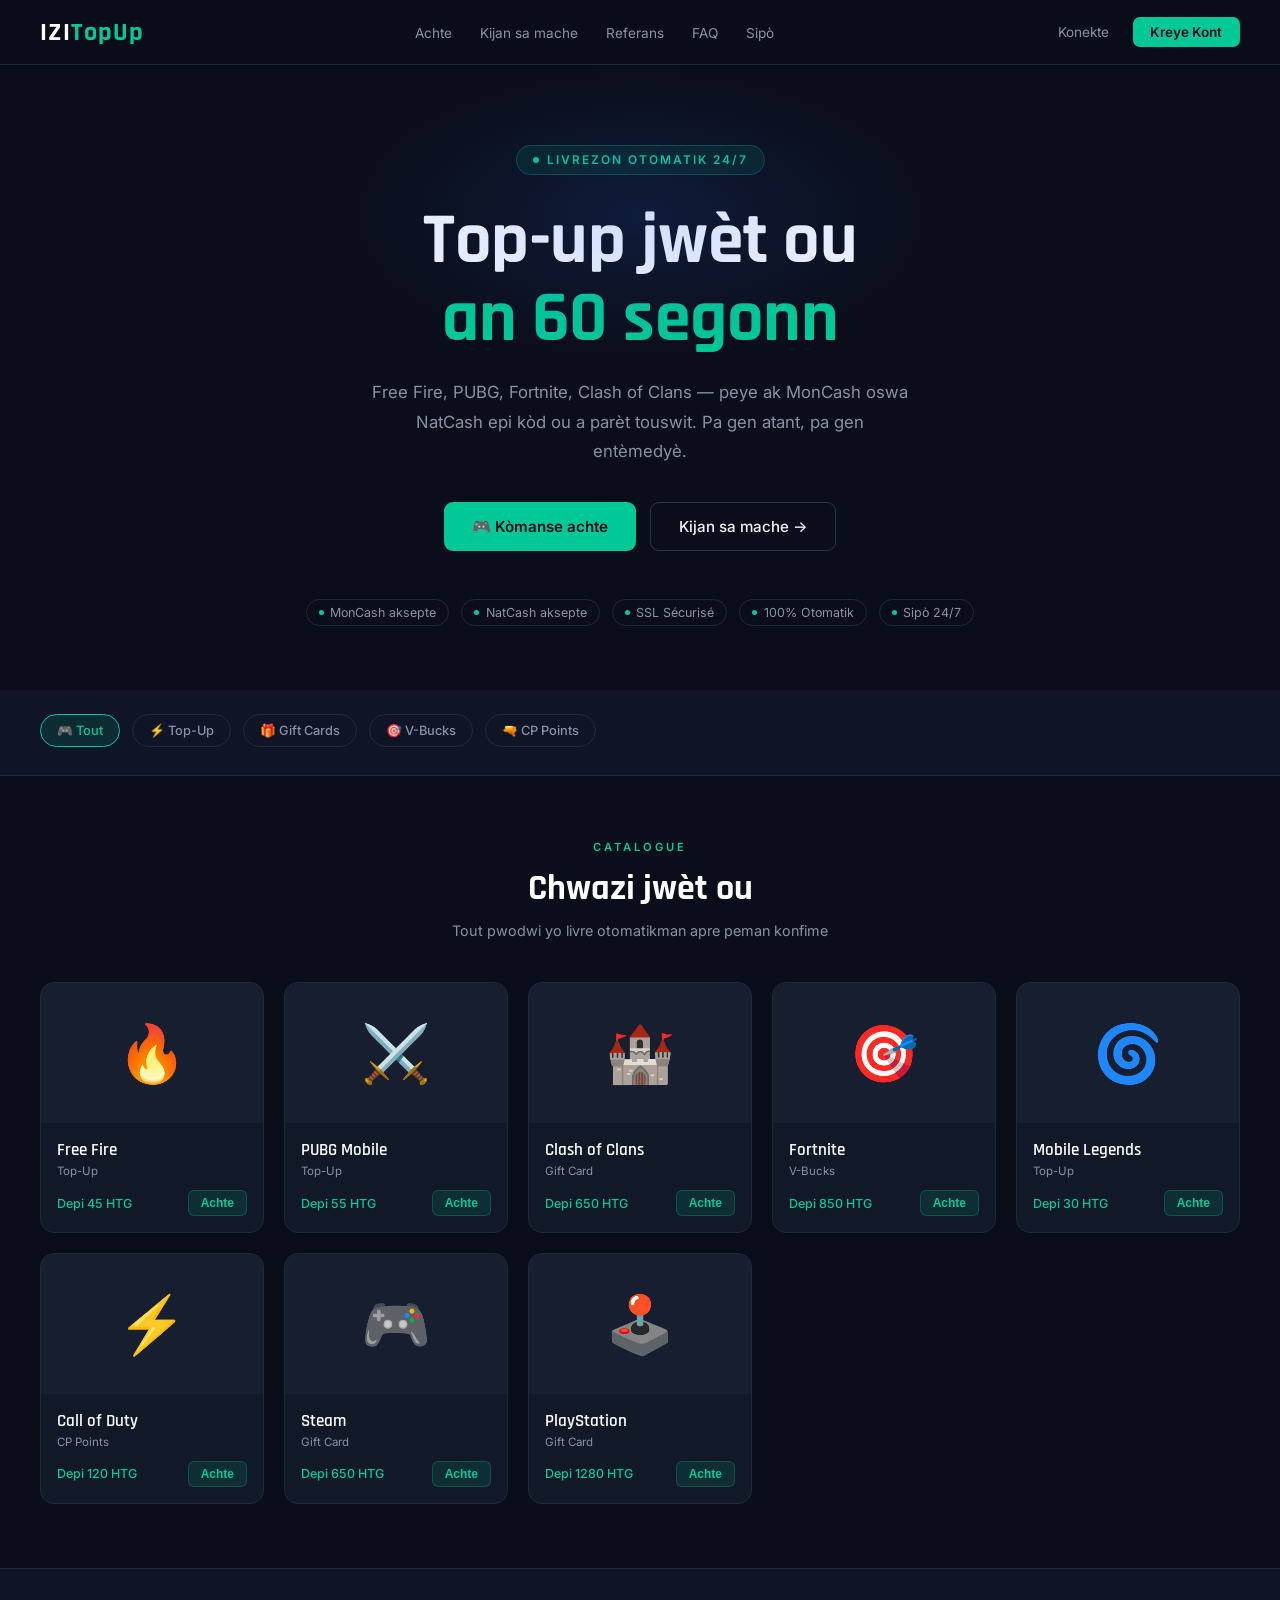
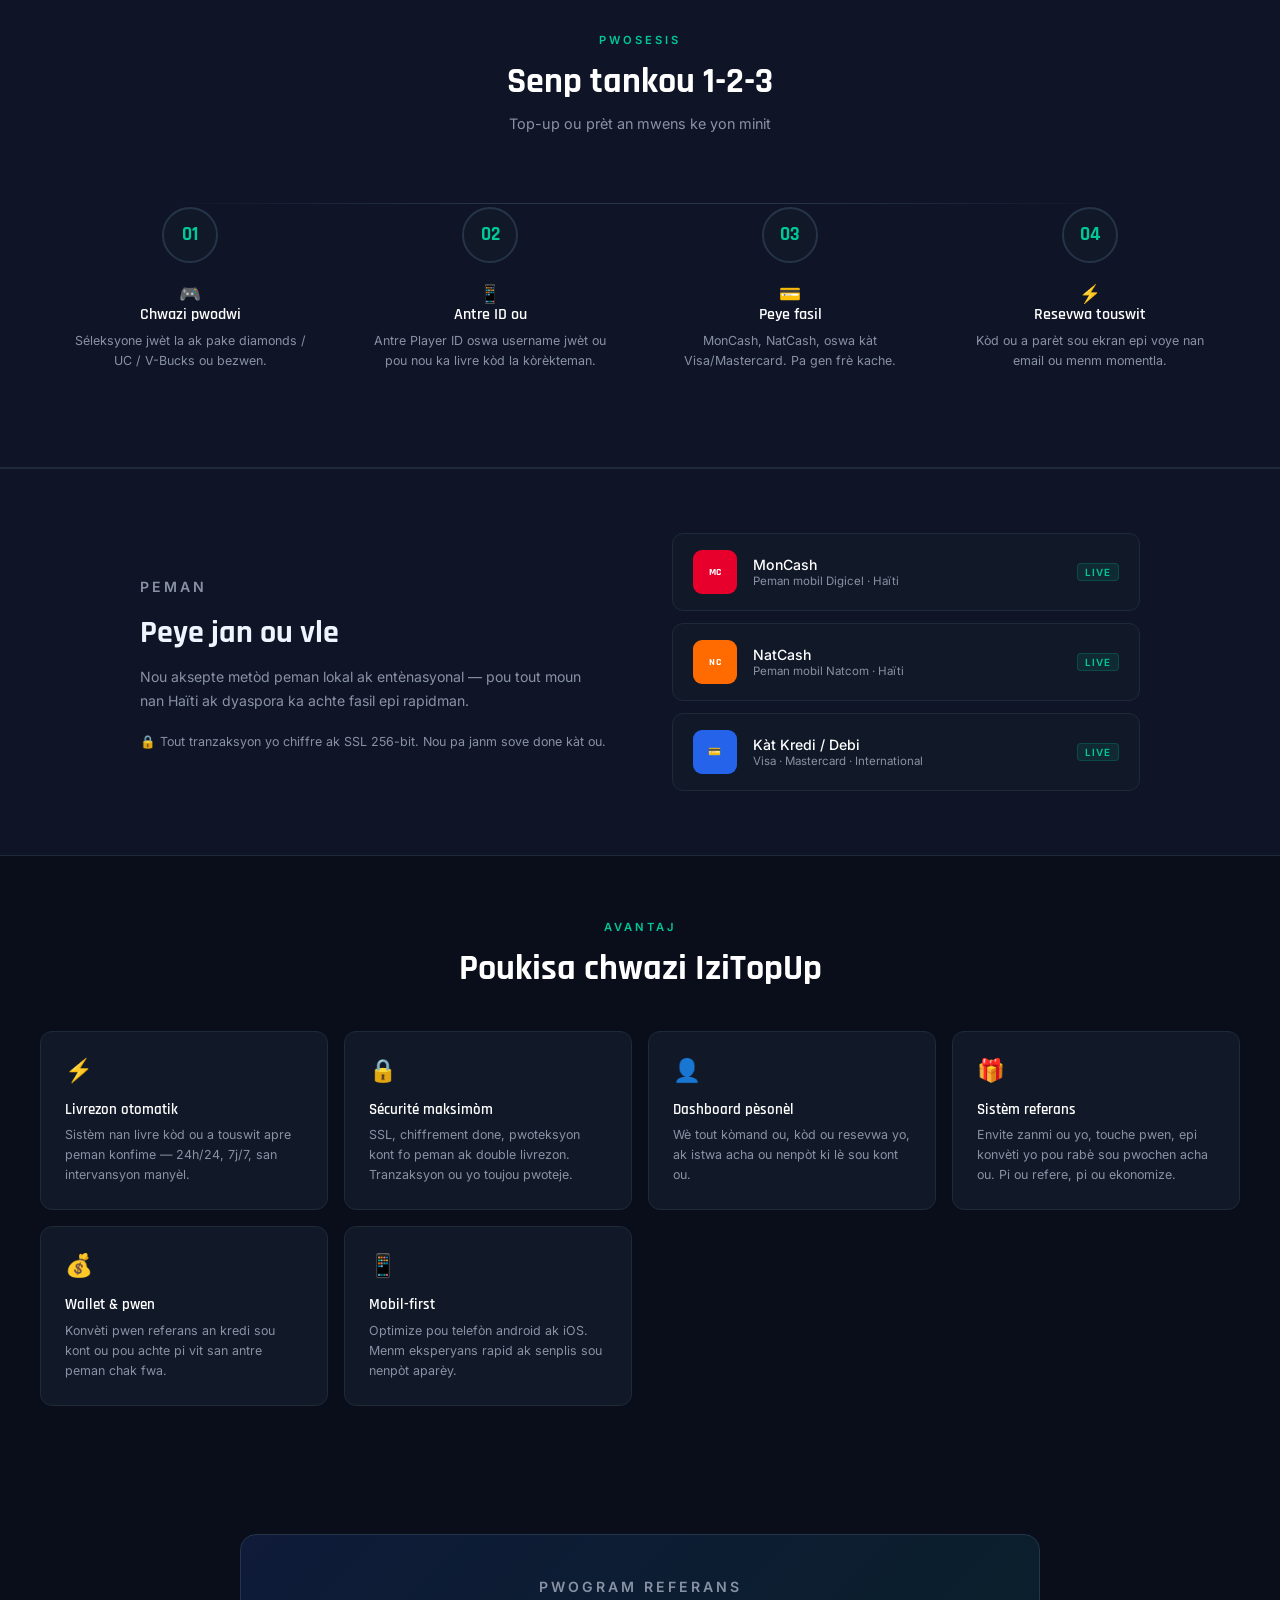
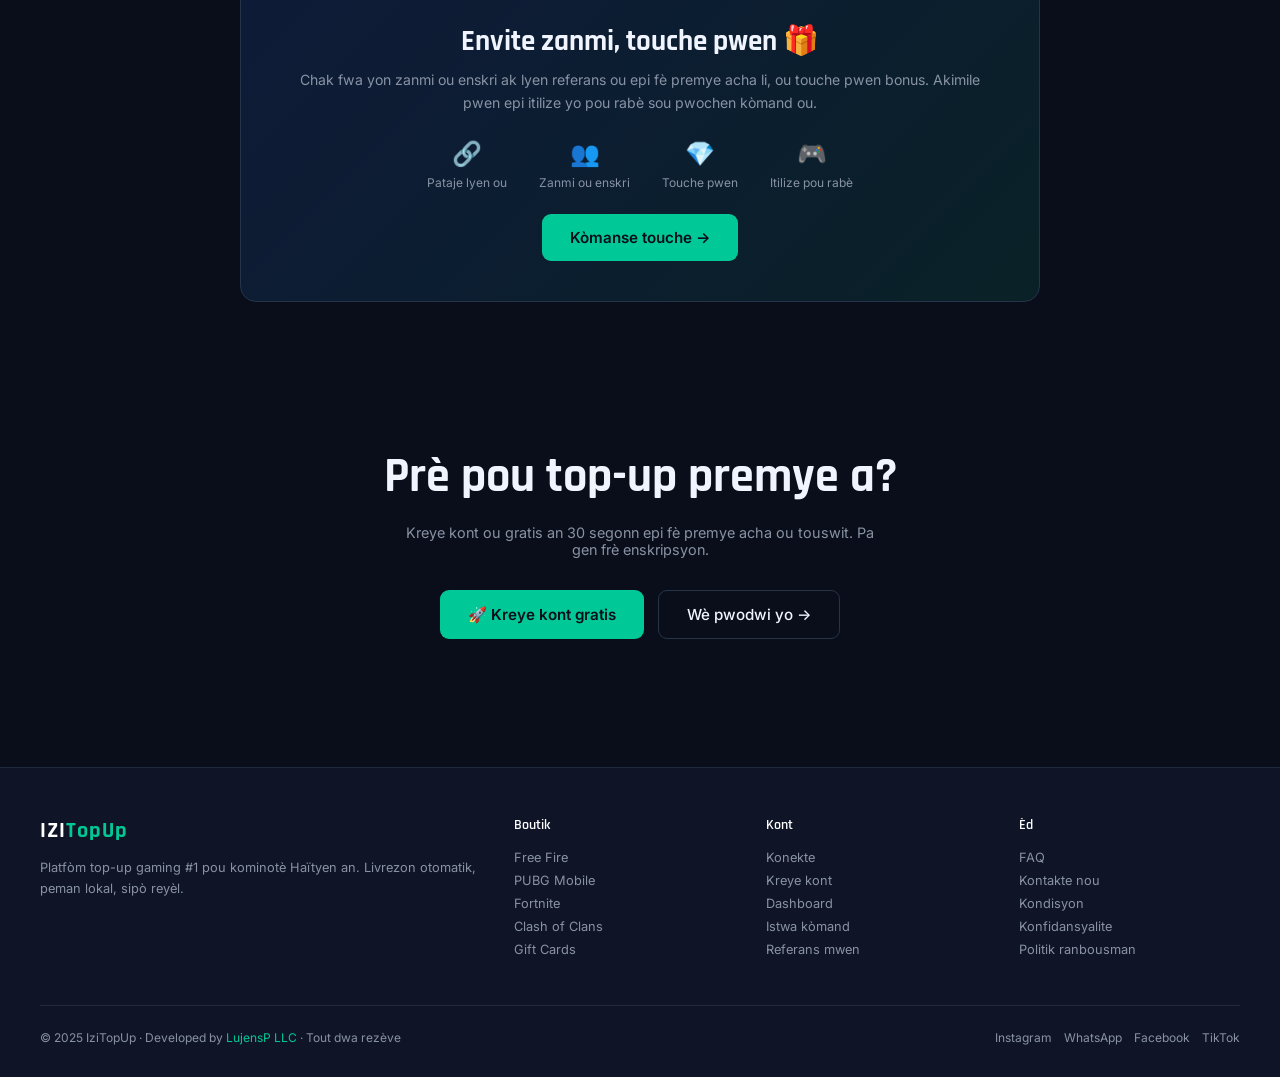
==== index.html @ 23accd99 "move files to root" ====
<!DOCTYPE html>
<html lang="ht">
<head>
  <meta charset="UTF-8">
  <meta name="viewport" content="width=device-width,initial-scale=1.0">
  <title>IziTopUp — Top-Up Gaming Rapid pou Haiti</title>
  <meta name="description" content="Achte diamonds Free Fire, UC PUBG, V-Bucks Fortnite ak MonCash ak NatCash. Livrezon otomatik an mwens ke 60 segonn.">
  <meta property="og:title" content="IziTopUp — Top-Up Gaming #1 nan Haïti">
  <meta property="og:description" content="Achte kòd gaming ou a, peye ak MonCash, resevwa li touswit.">
  <meta property="og:type" content="website">
  <link rel="stylesheet" href="css/style.css">
  <link rel="icon" href="data:image/svg+xml,<svg xmlns='http://www.w3.org/2000/svg' viewBox='0 0 100 100'><text y='.9em' font-size='90'>⚡</text></svg>">
</head>
<body>

<!-- ── NAV ── -->
<nav class="nav">
  <div class="nav-inner">
    <a href="index.html" class="logo">IZI<span>TopUp</span></a>
    <ul class="nav-links">
      <li><a href="#shop">Achte</a></li>
      <li><a href="#how">Kijan sa mache</a></li>
      <li><a href="#referans">Referans</a></li>
      <li><a href="pages/faq.html">FAQ</a></li>
      <li><a href="pages/contact.html">Sipò</a></li>
    </ul>
    <div class="nav-actions">
      <a href="#" onclick="openLogin();return false;" class="btn-ghost">Konekte</a>
      <a href="#" id="navAuthBtn" onclick="openRegister();return false;" class="btn-nav">Kreye Kont</a>
      <button class="hamburger" onclick="toggleMenu()" aria-label="Menu">☰</button>
    </div>
  </div>
</nav>

<!-- ── MOBILE MENU ── -->
<div class="mobile-menu" id="mobileMenu">
  <a href="#shop" onclick="toggleMenu()">🎮 Achte</a>
  <a href="#how" onclick="toggleMenu()">❓ Kijan sa mache</a>
  <a href="#referans" onclick="toggleMenu()">🎁 Referans</a>
  <a href="pages/faq.html">📋 FAQ</a>
  <a href="pages/contact.html">💬 Sipò</a>
  <a href="#" onclick="openLogin();toggleMenu();return false;" style="color:var(--mint)">→ Konekte</a>
  <a href="#" onclick="openRegister();toggleMenu();return false;" style="color:var(--mint)">→ Kreye Kont Gratis</a>
</div>

<!-- ── HERO ── -->
<section class="hero">
  <div class="hero-eyebrow"><span></span> Livrezon otomatik 24/7</div>
  <h1>
    Top-up jwèt ou<br>
    <span class="hl">an 60 segonn</span>
  </h1>
  <p class="hero-sub">Free Fire, PUBG, Fortnite, Clash of Clans — peye ak MonCash oswa NatCash epi kòd ou a parèt touswit. Pa gen atant, pa gen entèmedyè.</p>
  <div class="hero-btns">
    <a href="#shop" class="btn-primary">🎮 Kòmanse achte</a>
    <a href="#how" class="btn-outline">Kijan sa mache →</a>
  </div>
  <div class="trust-pills">
    <span class="trust-pill"><span class="dot"></span> MonCash aksepte</span>
    <span class="trust-pill"><span class="dot"></span> NatCash aksepte</span>
    <span class="trust-pill"><span class="dot"></span> SSL Sécurisé</span>
    <span class="trust-pill"><span class="dot"></span> 100% Otomatik</span>
    <span class="trust-pill"><span class="dot"></span> Sipò 24/7</span>
  </div>
</section>

<!-- ── CATEGORIES ── -->
<div class="cats-bar" id="shop">
  <div class="cats-inner">
    <a href="#" class="cat-pill active" onclick="filterCat('all',this);return false;">🎮 Tout</a>
    <a href="#" class="cat-pill" onclick="filterCat('Top-Up',this);return false;">⚡ Top-Up</a>
    <a href="#" class="cat-pill" onclick="filterCat('Gift Card',this);return false;">🎁 Gift Cards</a>
    <a href="#" class="cat-pill" onclick="filterCat('V-Bucks',this);return false;">🎯 V-Bucks</a>
    <a href="#" class="cat-pill" onclick="filterCat('CP Points',this);return false;">🔫 CP Points</a>
  </div>
</div>

<!-- ── GAMES GRID ── -->
<section class="section">
  <div class="section-inner">
    <div class="section-header">
      <p class="section-eyebrow">Catalogue</p>
      <h2 class="section-title">Chwazi jwèt ou</h2>
      <p class="section-sub">Tout pwodwi yo livre otomatikman apre peman konfime</p>
    </div>
    <div class="games-grid" id="gamesGrid"></div>
  </div>
</section>

<!-- ── HOW IT WORKS ── -->
<section class="section" style="background:var(--navy2);border-top:1px solid var(--border);border-bottom:1px solid var(--border)" id="how">
  <div class="section-inner">
    <div class="section-header">
      <p class="section-eyebrow">Pwosesis</p>
      <h2 class="section-title">Senp tankou 1-2-3</h2>
      <p class="section-sub">Top-up ou prèt an mwens ke yon minit</p>
    </div>
    <div class="steps-grid">
      <div class="step-item">
        <div class="step-num-wrap"><span class="step-num">01</span></div>
        <div class="step-icon">🎮</div>
        <div class="step-title">Chwazi pwodwi</div>
        <div class="step-desc">Séleksyone jwèt la ak pake diamonds / UC / V-Bucks ou bezwen.</div>
      </div>
      <div class="step-item">
        <div class="step-num-wrap"><span class="step-num">02</span></div>
        <div class="step-icon">📱</div>
        <div class="step-title">Antre ID ou</div>
        <div class="step-desc">Antre Player ID oswa username jwèt ou pou nou ka livre kòd la kòrèkteman.</div>
      </div>
      <div class="step-item">
        <div class="step-num-wrap"><span class="step-num">03</span></div>
        <div class="step-icon">💳</div>
        <div class="step-title">Peye fasil</div>
        <div class="step-desc">MonCash, NatCash, oswa kàt Visa/Mastercard. Pa gen frè kache.</div>
      </div>
      <div class="step-item">
        <div class="step-num-wrap"><span class="step-num">04</span></div>
        <div class="step-icon">⚡</div>
        <div class="step-title">Resevwa touswit</div>
        <div class="step-desc">Kòd ou a parèt sou ekran epi voye nan email ou menm momentla.</div>
      </div>
    </div>
  </div>
</section>

<!-- ── PAYMENT ── -->
<section class="section payment-section">
  <div class="payment-layout">
    <div class="payment-text">
      <p class="section-eyebrow" style="margin-bottom:0.75rem">Peman</p>
      <h2>Peye jan ou vle</h2>
      <p style="margin-top:0.75rem">Nou aksepte metòd peman lokal ak entènasyonal — pou tout moun nan Haïti ak dyaspora ka achte fasil epi rapidman.</p>
      <div class="payment-note">🔒 Tout tranzaksyon yo chiffre ak SSL 256-bit. Nou pa janm sove done kàt ou.</div>
    </div>
    <div class="pm-list">
      <div class="pm-row">
        <div class="pm-logo pm-mc">MC</div>
        <div class="pm-info"><div class="pm-name">MonCash</div><div class="pm-sub">Peman mobil Digicel · Haïti</div></div>
        <span class="pm-live">LIVE</span>
      </div>
      <div class="pm-row">
        <div class="pm-logo pm-nc">NC</div>
        <div class="pm-info"><div class="pm-name">NatCash</div><div class="pm-sub">Peman mobil Natcom · Haïti</div></div>
        <span class="pm-live">LIVE</span>
      </div>
      <div class="pm-row">
        <div class="pm-logo pm-card-logo">💳</div>
        <div class="pm-info"><div class="pm-name">Kàt Kredi / Debi</div><div class="pm-sub">Visa · Mastercard · International</div></div>
        <span class="pm-live">LIVE</span>
      </div>
    </div>
  </div>
</section>

<!-- ── FEATURES ── -->
<section class="section">
  <div class="section-inner">
    <div class="section-header">
      <p class="section-eyebrow">Avantaj</p>
      <h2 class="section-title">Poukisa chwazi IziTopUp</h2>
    </div>
    <div class="features-grid">
      <div class="feat-card">
        <div class="feat-icon">⚡</div>
        <div class="feat-title">Livrezon otomatik</div>
        <div class="feat-desc">Sistèm nan livre kòd ou a touswit apre peman konfime — 24h/24, 7j/7, san intervansyon manyèl.</div>
      </div>
      <div class="feat-card">
        <div class="feat-icon">🔒</div>
        <div class="feat-title">Sécurité maksimòm</div>
        <div class="feat-desc">SSL, chiffrement done, pwoteksyon kont fo peman ak double livrezon. Tranzaksyon ou yo toujou pwoteje.</div>
      </div>
      <div class="feat-card">
        <div class="feat-icon">👤</div>
        <div class="feat-title">Dashboard pèsonèl</div>
        <div class="feat-desc">Wè tout kòmand ou, kòd ou resevwa yo, ak istwa acha ou nenpòt ki lè sou kont ou.</div>
      </div>
      <div class="feat-card">
        <div class="feat-icon">🎁</div>
        <div class="feat-title">Sistèm referans</div>
        <div class="feat-desc">Envite zanmi ou yo, touche pwen, epi konvèti yo pou rabè sou pwochen acha ou. Pi ou refere, pi ou ekonomize.</div>
      </div>
      <div class="feat-card">
        <div class="feat-icon">💰</div>
        <div class="feat-title">Wallet & pwen</div>
        <div class="feat-desc">Konvèti pwen referans an kredi sou kont ou pou achte pi vit san antre peman chak fwa.</div>
      </div>
      <div class="feat-card">
        <div class="feat-icon">📱</div>
        <div class="feat-title">Mobil-first</div>
        <div class="feat-desc">Optimize pou telefòn android ak iOS. Menm eksperyans rapid ak senplis sou nenpòt aparèy.</div>
      </div>
    </div>
  </div>
</section>

<!-- ── REFERRAL ── -->
<section class="section" id="referans">
  <div class="section-inner">
    <div class="ref-banner">
      <p class="section-eyebrow">Pwogram referans</p>
      <h2>Envite zanmi, touche pwen 🎁</h2>
      <p>Chak fwa yon zanmi ou enskri ak lyen referans ou epi fè premye acha li, ou touche pwen bonus. Akimile pwen epi itilize yo pou rabè sou pwochen kòmand ou.</p>
      <div class="ref-steps">
        <div class="ref-step"><div class="ref-step-icon">🔗</div><div class="ref-step-text">Pataje lyen ou</div></div>
        <div class="ref-step"><div class="ref-step-icon">👥</div><div class="ref-step-text">Zanmi ou enskri</div></div>
        <div class="ref-step"><div class="ref-step-icon">💎</div><div class="ref-step-text">Touche pwen</div></div>
        <div class="ref-step"><div class="ref-step-icon">🎮</div><div class="ref-step-text">Itilize pou rabè</div></div>
      </div>
      <a href="#" onclick="openRegister();return false;" class="btn-primary">Kòmanse touche →</a>
    </div>
  </div>
</section>

<!-- ── CTA ── -->
<section class="cta-section">
  <h2>Prè pou top-up premye a?</h2>
  <p>Kreye kont ou gratis an 30 segonn epi fè premye acha ou touswit. Pa gen frè enskripsyon.</p>
  <div class="hero-btns">
    <a href="#" onclick="openRegister();return false;" class="btn-primary">🚀 Kreye kont gratis</a>
    <a href="#shop" class="btn-outline">Wè pwodwi yo →</a>
  </div>
</section>

<!-- ── FOOTER ── -->
<footer class="footer">
  <div class="footer-inner">
    <div class="footer-top">
      <div class="footer-brand">
        <a href="index.html" class="logo">IZI<span>TopUp</span></a>
        <p>Platfòm top-up gaming #1 pou kominotè Haïtyen an. Livrezon otomatik, peman lokal, sipò reyèl.</p>
      </div>
      <div class="footer-col">
        <h4>Boutik</h4>
        <a href="#shop">Free Fire</a>
        <a href="#shop">PUBG Mobile</a>
        <a href="#shop">Fortnite</a>
        <a href="#shop">Clash of Clans</a>
        <a href="#shop">Gift Cards</a>
      </div>
      <div class="footer-col">
        <h4>Kont</h4>
        <a href="#" onclick="openLogin();return false;">Konekte</a>
        <a href="#" onclick="openRegister();return false;">Kreye kont</a>
        <a href="pages/dashboard.html">Dashboard</a>
        <a href="#">Istwa kòmand</a>
        <a href="#">Referans mwen</a>
      </div>
      <div class="footer-col">
        <h4>Èd</h4>
        <a href="pages/faq.html">FAQ</a>
        <a href="pages/contact.html">Kontakte nou</a>
        <a href="pages/terms.html">Kondisyon</a>
        <a href="pages/privacy.html">Konfidansyalite</a>
        <a href="pages/refund.html">Politik ranbousman</a>
      </div>
    </div>
    <div class="footer-bottom">
      <p class="footer-copy">© 2025 IziTopUp · Developed by <a href="https://lujensp.com" style="color:var(--mint);text-decoration:none">LujensP LLC</a> · Tout dwa rezève</p>
      <div class="footer-socials">
        <a href="#" class="social-link">Instagram</a>
        <a href="#" class="social-link">WhatsApp</a>
        <a href="#" class="social-link">Facebook</a>
        <a href="#" class="social-link">TikTok</a>
      </div>
    </div>
  </div>
</footer>

<!-- ══════════════════════════════════
     MODALS
══════════════════════════════════ -->

<!-- PRODUCT MODAL -->
<div class="modal-overlay" id="productModal">
  <div class="modal">
    <div class="modal-header">
      <span class="modal-title">Chwazi pake ou</span>
      <button class="modal-close" onclick="closeProductModal()">✕</button>
    </div>
    <div class="modal-body">
      <div class="product-header">
        <div class="product-modal-icon" id="productModalIcon">🔥</div>
        <div class="product-modal-info">
          <h3 id="productModalName">Free Fire</h3>
          <p id="productModalCat">Top-Up · Livrezon otomatik</p>
        </div>
      </div>
      <div class="packages-grid" id="packagesGrid"></div>
      <div class="uid-input-wrap">
        <div class="form-group" style="margin-bottom:0">
          <label class="form-label" id="uidLabel">Player ID</label>
          <input class="form-input" type="text" id="uidInput" placeholder="Antre ID ou">
        </div>
      </div>
      <div class="order-summary" id="orderSummary" style="display:none;margin-top:1rem">
        <div class="order-row"><span>Jwèt</span><span id="summaryGame"></span></div>
        <div class="order-row"><span>Pake</span><span id="summaryPkg"></span></div>
        <div class="order-row total"><span>Total</span><span id="summaryTotal"></span></div>
      </div>
      <div style="margin-top:1.25rem">
        <p style="font-size:0.75rem;color:var(--slate);margin-bottom:0.6rem">Metòd peman</p>
        <div class="payment-tabs">
          <button class="pay-tab active" data-method="moncash" onclick="setCheckoutMethod('moncash')">MonCash</button>
          <button class="pay-tab" data-method="natcash" onclick="setCheckoutMethod('natcash')">NatCash</button>
          <button class="pay-tab" data-method="card" onclick="setCheckoutMethod('card')">Kàt</button>
        </div>
      </div>
      <button class="btn-full btn-mint" onclick="proceedCheckout()">Kontinye →</button>
    </div>
  </div>
</div>

<!-- CHECKOUT MODAL -->
<div class="modal-overlay" id="checkoutModal">
  <div class="modal">
    <div class="modal-header">
      <span class="modal-title">Konfime kòmand ou</span>
      <button class="modal-close" onclick="closeModal('checkoutModal')">✕</button>
    </div>
    <div class="modal-body">
      <div class="order-summary" id="checkoutSummary"></div>
      <p style="font-size:0.75rem;color:var(--slate);margin-bottom:0.6rem">Metòd peman</p>
      <div class="payment-tabs">
        <button class="pay-tab active" data-method="moncash" onclick="setCheckoutMethod('moncash')">MonCash</button>
        <button class="pay-tab" data-method="natcash" onclick="setCheckoutMethod('natcash')">NatCash</button>
        <button class="pay-tab" data-method="card" onclick="setCheckoutMethod('card')">Kàt</button>
      </div>
      <div id="paymentFields"></div>
      <button class="btn-full btn-mint" id="payBtn" onclick="confirmPayment()">💳 Konfime Peman</button>
      <p style="text-align:center;font-size:0.72rem;color:var(--slate);margin-top:0.75rem">🔒 Peman sécurisé · SSL 256-bit · Kòd livre touswit</p>
    </div>
  </div>
</div>

<!-- SUCCESS MODAL -->
<div class="modal-overlay" id="successModal">
  <div class="modal">
    <div class="modal-body" style="text-align:center;padding:2rem">
      <div style="font-size:3rem;margin-bottom:1rem">✅</div>
      <h2 style="font-family:'Rajdhani',sans-serif;font-size:1.6rem;margin-bottom:0.4rem">Peman konfime!</h2>
      <p style="color:var(--slate);font-size:0.85rem;margin-bottom:1.5rem">Kòd ou a livre ak siksè. Wè li nan dashboard ou ak nan email ou tou.</p>
      <div style="background:var(--navy2);border:1px solid var(--border2);border-radius:10px;padding:1.25rem;margin-bottom:1.25rem">
        <p style="font-size:0.72rem;color:var(--slate);margin-bottom:0.5rem"><span id="successGame"></span> · <span id="successPkg"></span></p>
        <p style="font-family:'Rajdhani',sans-serif;font-size:1.6rem;font-weight:700;letter-spacing:3px;color:var(--mint);margin-bottom:0.5rem" id="successCode">----</p>
        <button onclick="copyCode()" style="background:rgba(0,200,150,0.1);border:1px solid rgba(0,200,150,0.25);color:var(--mint);padding:0.35rem 0.9rem;border-radius:6px;font-size:0.75rem;cursor:pointer">📋 Kopye kòd la</button>
      </div>
      <p style="font-size:0.75rem;color:var(--slate);margin-bottom:1.5rem">📧 Kòd la voye nan email ou tou. Tcheke spam si ou pa jwenn li.</p>
      <div style="display:flex;gap:0.75rem;flex-wrap:wrap">
        <button onclick="closeModal('successModal')" class="btn-full btn-mint">🎮 Fè yon lòt acha</button>
        <a href="pages/dashboard.html" class="btn-full btn-outline" style="text-align:center;padding:0.875rem">Wè kòmand yo →</a>
      </div>
    </div>
  </div>
</div>

<!-- LOGIN MODAL -->
<div class="modal-overlay" id="loginModal">
  <div class="modal">
    <div class="modal-header">
      <span class="modal-title">Konekte</span>
      <button class="modal-close" onclick="closeModal('loginModal')">✕</button>
    </div>
    <div class="modal-body">
      <div class="form-group">
        <label class="form-label">Email</label>
        <input class="form-input" type="email" placeholder="ou@email.com">
      </div>
      <div class="form-group">
        <label class="form-label" style="display:flex;justify-content:space-between">Modpas <a href="#" class="form-link">Bliye modpas?</a></label>
        <input class="form-input" type="password" placeholder="••••••••">
      </div>
      <button class="btn-full btn-mint" onclick="handleLogin()">Konekte</button>
      <div class="form-footer">Pa gen kont? <a href="#" class="form-link" onclick="openRegister();return false;">Kreye youn gratis</a></div>
    </div>
  </div>
</div>

<!-- REGISTER MODAL -->
<div class="modal-overlay" id="registerModal">
  <div class="modal">
    <div class="modal-header">
      <span class="modal-title">Kreye kont gratis</span>
      <button class="modal-close" onclick="closeModal('registerModal')">✕</button>
    </div>
    <div class="modal-body">
      <div class="form-row">
        <div class="form-group"><label class="form-label">Non</label><input class="form-input" type="text" placeholder="Prenon ou"></div>
        <div class="form-group"><label class="form-label">Siyati</label><input class="form-input" type="text" placeholder="Siyati ou"></div>
      </div>
      <div class="form-group"><label class="form-label">Email</label><input class="form-input" type="email" placeholder="ou@email.com"></div>
      <div class="form-group"><label class="form-label">Nimewo telefòn</label><input class="form-input" type="tel" placeholder="509 XXXX XXXX"></div>
      <div class="form-group"><label class="form-label">Modpas</label><input class="form-input" type="password" placeholder="Min. 8 karaktè"></div>
      <div class="form-group"><label class="form-label">Kòd referans (opsyonèl)</label><input class="form-input" type="text" placeholder="Kòd zanmi ou (opsyonèl)"></div>
      <button class="btn-full btn-mint" onclick="handleRegister()">🚀 Kreye kont mwen gratis</button>
      <div class="form-footer">Gen kont deja? <a href="#" class="form-link" onclick="openLogin();return false;">Konekte</a></div>
    </div>
  </div>
</div>

<!-- TOAST -->
<div class="toast" id="toast">
  <span class="toast-icon" id="toastIcon">✅</span>
  <span class="toast-text" id="toastText">Done!</span>
</div>

<script src="js/main.js"></script>
</body>
</html>
---- css/style.css ----
@import url('https://fonts.googleapis.com/css2?family=Rajdhani:wght@400;500;600;700&family=Inter:wght@300;400;500;600&display=swap');

*{margin:0;padding:0;box-sizing:border-box}

:root{
  --navy:#0A0E1A;
  --navy2:#0F1526;
  --card:#111827;
  --card2:#161E30;
  --blue:#2563EB;
  --blue2:#1D4ED8;
  --mint:#00C896;
  --mint2:#00A87E;
  --slate:#8892A4;
  --border:#1E2A3A;
  --border2:#253448;
  --light:#F0F4FF;
  --white:#FFFFFF;
  --red:#E53E3E;
  --gold:#F6AD55;
}

html{scroll-behavior:smooth}
body{background:var(--navy);color:var(--light);font-family:'Inter',sans-serif;min-height:100vh;overflow-x:hidden}

/* ── SCROLLBAR ── */
::-webkit-scrollbar{width:6px}
::-webkit-scrollbar-track{background:var(--navy)}
::-webkit-scrollbar-thumb{background:var(--border2);border-radius:3px}

/* ── NAV ── */
.nav{position:sticky;top:0;z-index:1000;background:rgba(10,14,26,0.97);backdrop-filter:blur(12px);border-bottom:1px solid var(--border);padding:0 2rem}
.nav-inner{max-width:1200px;margin:0 auto;display:flex;align-items:center;justify-content:space-between;height:64px;gap:1.5rem}
.logo{font-family:'Rajdhani',sans-serif;font-size:1.6rem;font-weight:700;letter-spacing:1px;text-decoration:none;color:var(--white);flex-shrink:0}
.logo span{color:var(--mint)}
.nav-links{display:flex;gap:0.25rem;list-style:none}
.nav-links a{color:var(--slate);text-decoration:none;font-size:0.85rem;padding:0.4rem 0.75rem;border-radius:6px;transition:all 0.2s;white-space:nowrap}
.nav-links a:hover{color:var(--light);background:rgba(255,255,255,0.05)}
.nav-actions{display:flex;align-items:center;gap:0.75rem;flex-shrink:0}
.btn-ghost{color:var(--slate);text-decoration:none;font-size:0.85rem;padding:0.4rem 0.75rem;border-radius:6px;transition:all 0.2s}
.btn-ghost:hover{color:var(--light)}
.btn-nav{background:var(--mint);color:#0A0E1A;padding:0.45rem 1.1rem;border-radius:7px;font-size:0.85rem;font-weight:600;text-decoration:none;transition:all 0.2s;white-space:nowrap}
.btn-nav:hover{background:var(--mint2)}
.cart-btn{position:relative;color:var(--slate);text-decoration:none;font-size:1.1rem;padding:0.4rem;transition:color 0.2s}
.cart-btn:hover{color:var(--light)}
.cart-count{position:absolute;top:-2px;right:-4px;background:var(--mint);color:#0A0E1A;font-size:0.55rem;font-weight:700;width:16px;height:16px;border-radius:50%;display:flex;align-items:center;justify-content:center}
.hamburger{display:none;background:none;border:none;color:var(--light);font-size:1.3rem;cursor:pointer;padding:0.25rem}
.mobile-menu{display:none;position:fixed;top:64px;left:0;right:0;background:var(--navy2);border-bottom:1px solid var(--border);padding:1rem;z-index:999}
.mobile-menu.open{display:block}
.mobile-menu a{display:block;color:var(--slate);text-decoration:none;padding:0.75rem 1rem;border-radius:8px;font-size:0.9rem;transition:all 0.2s}
.mobile-menu a:hover{color:var(--light);background:rgba(255,255,255,0.05)}

/* ── HERO ── */
.hero{padding:5rem 2rem 4rem;text-align:center;position:relative;overflow:hidden}
.hero::before{content:'';position:absolute;top:0;left:50%;transform:translateX(-50%);width:600px;height:300px;background:radial-gradient(ellipse,rgba(37,99,235,0.15) 0%,transparent 70%);pointer-events:none}
.hero-eyebrow{display:inline-flex;align-items:center;gap:0.5rem;background:rgba(0,200,150,0.1);border:1px solid rgba(0,200,150,0.25);color:var(--mint);font-size:0.75rem;font-weight:600;letter-spacing:2px;text-transform:uppercase;padding:0.4rem 1rem;border-radius:100px;margin-bottom:1.75rem}
.hero-eyebrow span{width:6px;height:6px;border-radius:50%;background:var(--mint);animation:pulse 2s infinite}
@keyframes pulse{0%,100%{opacity:1}50%{opacity:0.4}}
.hero h1{font-family:'Rajdhani',sans-serif;font-size:clamp(2.4rem,6vw,4.5rem);font-weight:700;line-height:1.08;margin-bottom:1.25rem;letter-spacing:-0.5px}
.hero h1 .hl{color:var(--mint)}
.hero h1 .hl2{color:var(--blue);position:relative}
.hero-sub{color:var(--slate);font-size:1.05rem;line-height:1.75;max-width:540px;margin:0 auto 2.25rem}
.hero-btns{display:flex;gap:0.875rem;justify-content:center;flex-wrap:wrap;margin-bottom:3rem}
.btn-primary{display:inline-flex;align-items:center;gap:0.5rem;background:var(--mint);color:#0A0E1A;padding:0.875rem 1.75rem;border-radius:9px;font-weight:600;font-size:0.95rem;text-decoration:none;transition:all 0.2s;border:none;cursor:pointer}
.btn-primary:hover{background:var(--mint2);transform:translateY(-1px)}
.btn-outline{display:inline-flex;align-items:center;gap:0.5rem;background:transparent;color:var(--light);padding:0.875rem 1.75rem;border-radius:9px;font-weight:500;font-size:0.95rem;text-decoration:none;border:1px solid var(--border2);transition:all 0.2s;cursor:pointer}
.btn-outline:hover{border-color:var(--slate);background:rgba(255,255,255,0.03)}
.trust-pills{display:flex;justify-content:center;flex-wrap:wrap;gap:0.75rem}
.trust-pill{display:inline-flex;align-items:center;gap:0.4rem;color:var(--slate);font-size:0.78rem;padding:0.3rem 0.75rem;border:1px solid var(--border);border-radius:100px}
.trust-pill .dot{width:5px;height:5px;border-radius:50%;background:var(--mint)}

/* ── SECTION COMMON ── */
.section{padding:4rem 2rem}
.section-inner{max-width:1200px;margin:0 auto}
.section-header{text-align:center;margin-bottom:2.5rem}
.section-eyebrow{font-size:0.7rem;letter-spacing:3px;text-transform:uppercase;color:var(--mint);font-weight:600;margin-bottom:0.75rem}
.section-title{font-family:'Rajdhani',sans-serif;font-size:clamp(1.6rem,3vw,2.25rem);font-weight:700;color:var(--white)}
.section-sub{color:var(--slate);font-size:0.9rem;margin-top:0.5rem;line-height:1.6}

/* ── CATEGORIES BAR ── */
.cats-bar{padding:1.5rem 2rem;border-bottom:1px solid var(--border);background:var(--navy2)}
.cats-inner{max-width:1200px;margin:0 auto;display:flex;gap:0.75rem;overflow-x:auto;padding-bottom:0.25rem;scrollbar-width:none}
.cats-inner::-webkit-scrollbar{display:none}
.cat-pill{display:inline-flex;align-items:center;gap:0.4rem;padding:0.5rem 1rem;border-radius:100px;border:1px solid var(--border);color:var(--slate);font-size:0.8rem;font-weight:500;cursor:pointer;white-space:nowrap;transition:all 0.2s;text-decoration:none;background:transparent}
.cat-pill:hover,.cat-pill.active{background:rgba(37,99,235,0.15);border-color:var(--blue);color:var(--light)}
.cat-pill.active{background:rgba(0,200,150,0.12);border-color:var(--mint);color:var(--mint)}

/* ── GAME CARDS ── */
.games-grid{display:grid;grid-template-columns:repeat(auto-fill,minmax(220px,1fr));gap:1.25rem}
.game-card{background:var(--card);border:1px solid var(--border);border-radius:14px;overflow:hidden;cursor:pointer;transition:all 0.25s;text-decoration:none;display:block;position:relative}
.game-card:hover{border-color:var(--border2);transform:translateY(-3px);box-shadow:0 8px 32px rgba(0,0,0,0.4)}
.game-card:hover .game-card-bar{transform:scaleX(1)}
.game-card-bar{position:absolute;top:0;left:0;right:0;height:2px;background:linear-gradient(90deg,var(--blue),var(--mint));transform:scaleX(0);transform-origin:left;transition:transform 0.3s}
.game-card-thumb{height:140px;display:flex;align-items:center;justify-content:center;font-size:3.5rem;background:var(--card2);position:relative}
.game-badge{position:absolute;top:10px;left:10px;padding:3px 8px;border-radius:5px;font-size:0.6rem;font-weight:700;letter-spacing:1px;text-transform:uppercase}
.badge-hot{background:rgba(229,62,62,0.2);color:#FC8181;border:1px solid rgba(229,62,62,0.3)}
.badge-new{background:rgba(37,99,235,0.2);color:#93C5FD;border:1px solid rgba(37,99,235,0.3)}
.badge-sale{background:rgba(246,173,85,0.2);color:var(--gold);border:1px solid rgba(246,173,85,0.3)}
.game-card-body{padding:1rem}
.game-card-name{font-family:'Rajdhani',sans-serif;font-size:1.05rem;font-weight:600;color:var(--white);margin-bottom:0.2rem}
.game-card-cat{font-size:0.72rem;color:var(--slate);margin-bottom:0.75rem}
.game-card-footer{display:flex;align-items:center;justify-content:space-between}
.game-card-price{font-size:0.78rem;color:var(--mint);font-weight:500}
.game-card-btn{background:rgba(0,200,150,0.12);color:var(--mint);border:1px solid rgba(0,200,150,0.25);padding:0.3rem 0.75rem;border-radius:6px;font-size:0.75rem;font-weight:600;cursor:pointer;transition:all 0.2s}
.game-card-btn:hover{background:var(--mint);color:#0A0E1A}

/* ── HOW IT WORKS ── */
.steps-grid{display:grid;grid-template-columns:repeat(auto-fit,minmax(200px,1fr));gap:0;position:relative}
.steps-grid::before{content:'';position:absolute;top:28px;left:10%;right:10%;height:1px;background:linear-gradient(90deg,transparent,var(--border2),var(--border2),transparent);z-index:0}
.step-item{text-align:center;padding:2rem 1.5rem;position:relative;z-index:1}
.step-num-wrap{width:56px;height:56px;border-radius:50%;background:var(--card);border:2px solid var(--border2);display:flex;align-items:center;justify-content:center;margin:0 auto 1.25rem;position:relative;transition:all 0.3s}
.step-item:hover .step-num-wrap{border-color:var(--mint);background:rgba(0,200,150,0.08)}
.step-num{font-family:'Rajdhani',sans-serif;font-size:1.2rem;font-weight:700;color:var(--mint)}
.step-icon{font-size:1.1rem}
.step-title{font-family:'Rajdhani',sans-serif;font-size:1rem;font-weight:600;color:var(--white);margin-bottom:0.4rem}
.step-desc{font-size:0.78rem;color:var(--slate);line-height:1.6}

/* ── PAYMENT SECTION ── */
.payment-section{background:var(--navy2);border-top:1px solid var(--border);border-bottom:1px solid var(--border)}
.payment-layout{display:grid;grid-template-columns:1fr 1fr;gap:4rem;align-items:center;max-width:1000px;margin:0 auto}
.payment-text h2{font-family:'Rajdhani',sans-serif;font-size:2rem;font-weight:700;margin-bottom:0.75rem}
.payment-text p{color:var(--slate);line-height:1.75;font-size:0.88rem}
.payment-note{display:flex;align-items:center;gap:0.5rem;margin-top:1.25rem;color:var(--slate);font-size:0.78rem}
.pm-list{display:flex;flex-direction:column;gap:0.75rem}
.pm-row{background:var(--card);border:1px solid var(--border);border-radius:11px;padding:1rem 1.25rem;display:flex;align-items:center;gap:1rem;transition:border-color 0.2s}
.pm-row:hover{border-color:var(--border2)}
.pm-logo{width:44px;height:44px;border-radius:9px;display:flex;align-items:center;justify-content:center;font-family:'Rajdhani',sans-serif;font-weight:700;font-size:0.65rem;color:#fff;flex-shrink:0;letter-spacing:0.5px}
.pm-mc{background:#E8002D}
.pm-nc{background:#FF6B00}
.pm-card-logo{background:var(--blue)}
.pm-info{flex:1}
.pm-name{font-weight:500;font-size:0.88rem;color:var(--white)}
.pm-sub{font-size:0.72rem;color:var(--slate);margin-top:1px}
.pm-live{font-size:0.62rem;color:var(--mint);font-weight:600;letter-spacing:1px;text-transform:uppercase;background:rgba(0,200,150,0.1);padding:2px 7px;border-radius:4px;border:1px solid rgba(0,200,150,0.2)}

/* ── FEATURES ── */
.features-grid{display:grid;grid-template-columns:repeat(auto-fill,minmax(230px,1fr));gap:1rem}
.feat-card{background:var(--card);border:1px solid var(--border);border-radius:12px;padding:1.5rem;transition:border-color 0.2s}
.feat-card:hover{border-color:var(--border2)}
.feat-icon{font-size:1.4rem;margin-bottom:1rem}
.feat-title{font-family:'Rajdhani',sans-serif;font-size:0.95rem;font-weight:600;color:var(--white);margin-bottom:0.4rem}
.feat-desc{font-size:0.78rem;color:var(--slate);line-height:1.6}

/* ── REFERRAL BANNER ── */
.ref-banner{background:linear-gradient(135deg,rgba(37,99,235,0.15),rgba(0,200,150,0.1));border:1px solid var(--border2);border-radius:16px;padding:2.5rem;text-align:center;max-width:800px;margin:0 auto}
.ref-banner h2{font-family:'Rajdhani',sans-serif;font-size:1.8rem;font-weight:700;margin-bottom:0.5rem}
.ref-banner p{color:var(--slate);font-size:0.88rem;line-height:1.7;margin-bottom:1.5rem}
.ref-steps{display:flex;justify-content:center;gap:2rem;flex-wrap:wrap;margin-bottom:1.5rem}
.ref-step{text-align:center}
.ref-step-icon{font-size:1.5rem;margin-bottom:0.4rem}
.ref-step-text{font-size:0.75rem;color:var(--slate)}

/* ── CTA ── */
.cta-section{text-align:center;padding:5rem 2rem}
.cta-section h2{font-family:'Rajdhani',sans-serif;font-size:clamp(1.8rem,4vw,3rem);font-weight:700;margin-bottom:1rem}
.cta-section p{color:var(--slate);font-size:0.9rem;margin-bottom:2rem;max-width:480px;margin-left:auto;margin-right:auto}

/* ── FOOTER ── */
.footer{background:var(--navy2);border-top:1px solid var(--border);padding:3rem 2rem 2rem}
.footer-inner{max-width:1200px;margin:0 auto}
.footer-top{display:grid;grid-template-columns:2fr 1fr 1fr 1fr;gap:2rem;margin-bottom:2.5rem}
.footer-brand .logo{display:block;margin-bottom:0.75rem;font-size:1.4rem}
.footer-brand p{color:var(--slate);font-size:0.8rem;line-height:1.65}
.footer-col h4{font-family:'Rajdhani',sans-serif;font-weight:600;color:var(--white);margin-bottom:1rem;font-size:0.9rem}
.footer-col a{display:block;color:var(--slate);text-decoration:none;font-size:0.8rem;margin-bottom:0.5rem;transition:color 0.2s}
.footer-col a:hover{color:var(--light)}
.footer-bottom{border-top:1px solid var(--border);padding-top:1.5rem;display:flex;justify-content:space-between;align-items:center;flex-wrap:gap;gap:1rem}
.footer-copy{color:var(--slate);font-size:0.75rem}
.footer-socials{display:flex;gap:0.75rem}
.social-link{color:var(--slate);text-decoration:none;font-size:0.75rem;transition:color 0.2s}
.social-link:hover{color:var(--light)}

/* ── MODAL ── */
.modal-overlay{position:fixed;inset:0;background:rgba(0,0,0,0.8);z-index:2000;display:none;align-items:center;justify-content:center;padding:1rem;backdrop-filter:blur(4px)}
.modal-overlay.open{display:flex}
.modal{background:var(--card);border:1px solid var(--border2);border-radius:16px;width:100%;max-width:480px;max-height:90vh;overflow-y:auto;position:relative}
.modal-header{padding:1.5rem 1.5rem 0;display:flex;align-items:center;justify-content:space-between}
.modal-title{font-family:'Rajdhani',sans-serif;font-size:1.3rem;font-weight:700}
.modal-close{background:none;border:none;color:var(--slate);font-size:1.25rem;cursor:pointer;padding:0.25rem;transition:color 0.2s}
.modal-close:hover{color:var(--light)}
.modal-body{padding:1.5rem}

/* ── FORMS ── */
.form-group{margin-bottom:1.25rem}
.form-label{display:block;font-size:0.8rem;color:var(--slate);margin-bottom:0.4rem;font-weight:500}
.form-input{width:100%;background:var(--navy2);border:1px solid var(--border2);border-radius:8px;padding:0.75rem 1rem;color:var(--light);font-size:0.88rem;font-family:'Inter',sans-serif;transition:border-color 0.2s;outline:none}
.form-input:focus{border-color:var(--blue)}
.form-input::placeholder{color:var(--slate)}
.form-select{width:100%;background:var(--navy2);border:1px solid var(--border2);border-radius:8px;padding:0.75rem 1rem;color:var(--light);font-size:0.88rem;font-family:'Inter',sans-serif;cursor:pointer;outline:none}
.form-row{display:grid;grid-template-columns:1fr 1fr;gap:1rem}
.form-divider{text-align:center;color:var(--slate);font-size:0.8rem;margin:1rem 0;position:relative}
.form-divider::before,.form-divider::after{content:'';position:absolute;top:50%;width:40%;height:1px;background:var(--border)}
.form-divider::before{left:0}
.form-divider::after{right:0}
.form-link{color:var(--mint);text-decoration:none;font-size:0.8rem}
.form-link:hover{text-decoration:underline}
.btn-full{width:100%;padding:0.875rem;border-radius:9px;font-weight:600;font-size:0.95rem;cursor:pointer;transition:all 0.2s;font-family:'Inter',sans-serif}
.btn-mint{background:var(--mint);color:#0A0E1A;border:none}
.btn-mint:hover{background:var(--mint2)}
.btn-blue{background:var(--blue);color:#fff;border:none}
.btn-blue:hover{background:var(--blue2)}
.form-footer{text-align:center;margin-top:1rem;font-size:0.8rem;color:var(--slate)}

/* ── PRODUCT MODAL ── */
.product-header{display:flex;gap:1.25rem;align-items:flex-start;margin-bottom:1.5rem}
.product-modal-icon{font-size:3rem;background:var(--navy2);border-radius:12px;width:80px;height:80px;display:flex;align-items:center;justify-content:center;flex-shrink:0;border:1px solid var(--border)}
.product-modal-info h3{font-family:'Rajdhani',sans-serif;font-size:1.4rem;font-weight:700;margin-bottom:0.25rem}
.product-modal-info p{font-size:0.78rem;color:var(--slate)}
.packages-grid{display:grid;grid-template-columns:repeat(3,1fr);gap:0.6rem;margin-bottom:1.25rem}
.pkg{background:var(--navy2);border:1.5px solid var(--border);border-radius:10px;padding:0.75rem 0.5rem;text-align:center;cursor:pointer;transition:all 0.2s}
.pkg:hover,.pkg.selected{border-color:var(--mint);background:rgba(0,200,150,0.08)}
.pkg-amount{font-family:'Rajdhani',sans-serif;font-size:1.1rem;font-weight:700;color:var(--white)}
.pkg-unit{font-size:0.65rem;color:var(--slate);margin-bottom:0.3rem}
.pkg-price{font-size:0.78rem;color:var(--mint);font-weight:600}
.pkg-badge{font-size:0.6rem;color:var(--gold);margin-top:2px}
.uid-input-wrap{margin-bottom:1.25rem}
.order-summary{background:var(--navy2);border-radius:10px;padding:1rem;margin-bottom:1.25rem}
.order-row{display:flex;justify-content:space-between;font-size:0.82rem;color:var(--slate);margin-bottom:0.4rem}
.order-row.total{color:var(--white);font-weight:600;font-size:0.9rem;border-top:1px solid var(--border);padding-top:0.6rem;margin-top:0.4rem}
.payment-tabs{display:flex;gap:0.5rem;margin-bottom:1rem}
.pay-tab{flex:1;padding:0.6rem;border-radius:8px;border:1px solid var(--border);background:transparent;color:var(--slate);font-size:0.78rem;cursor:pointer;transition:all 0.2s;font-family:'Inter',sans-serif}
.pay-tab.active{border-color:var(--blue);color:var(--light);background:rgba(37,99,235,0.1)}

/* ── TOAST ── */
.toast{position:fixed;bottom:2rem;right:2rem;background:var(--card);border:1px solid var(--border2);border-radius:10px;padding:1rem 1.25rem;display:flex;align-items:center;gap:0.75rem;z-index:3000;transform:translateY(100px);opacity:0;transition:all 0.3s;max-width:320px}
.toast.show{transform:translateY(0);opacity:1}
.toast-icon{font-size:1.1rem}
.toast-text{font-size:0.83rem;color:var(--light)}

/* ── RESPONSIVE ── */
@media(max-width:768px){
  .nav-links,.nav-actions .btn-ghost{display:none}
  .hamburger{display:block}
  .payment-layout{grid-template-columns:1fr}
  .footer-top{grid-template-columns:1fr 1fr}
  .steps-grid::before{display:none}
  .packages-grid{grid-template-columns:repeat(2,1fr)}
  .form-row{grid-template-columns:1fr}
}
@media(max-width:480px){
  .hero{padding:3.5rem 1.25rem 3rem}
  .footer-top{grid-template-columns:1fr}
  .footer-bottom{flex-direction:column;text-align:center}
}
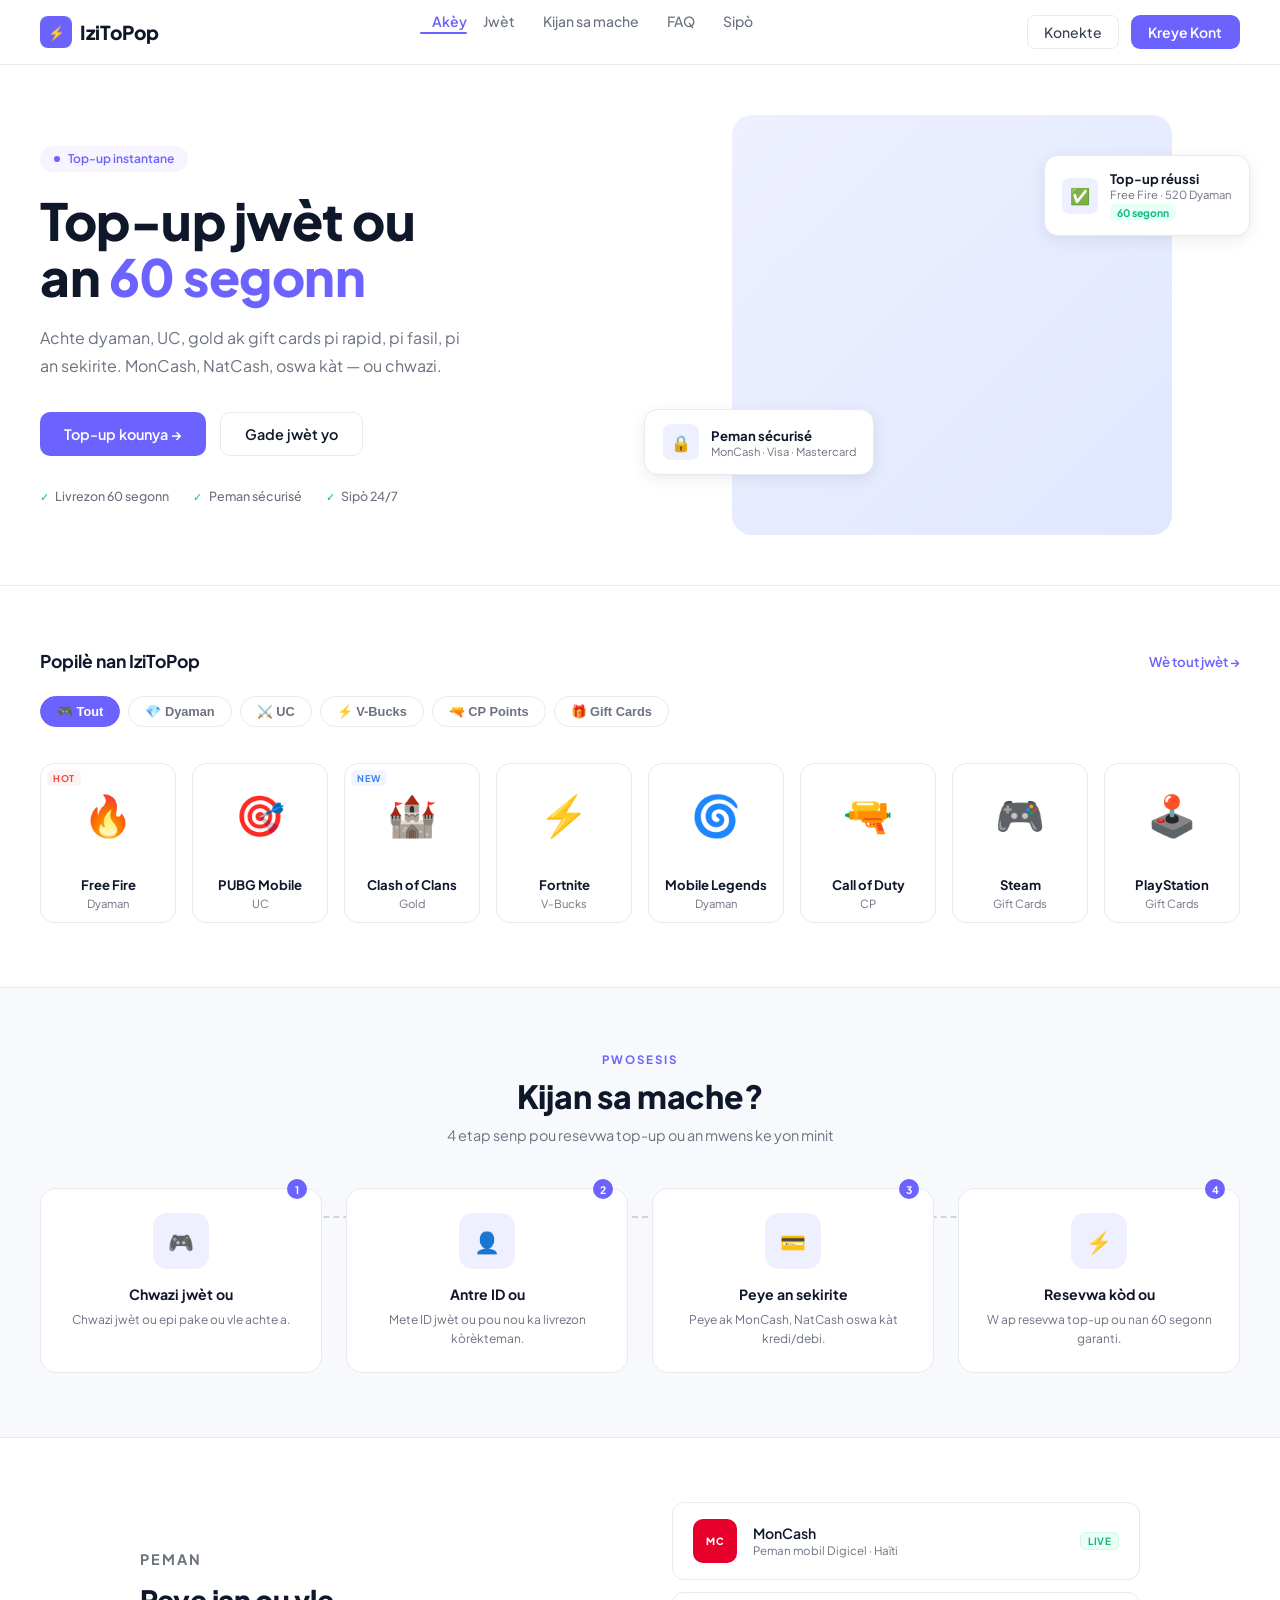
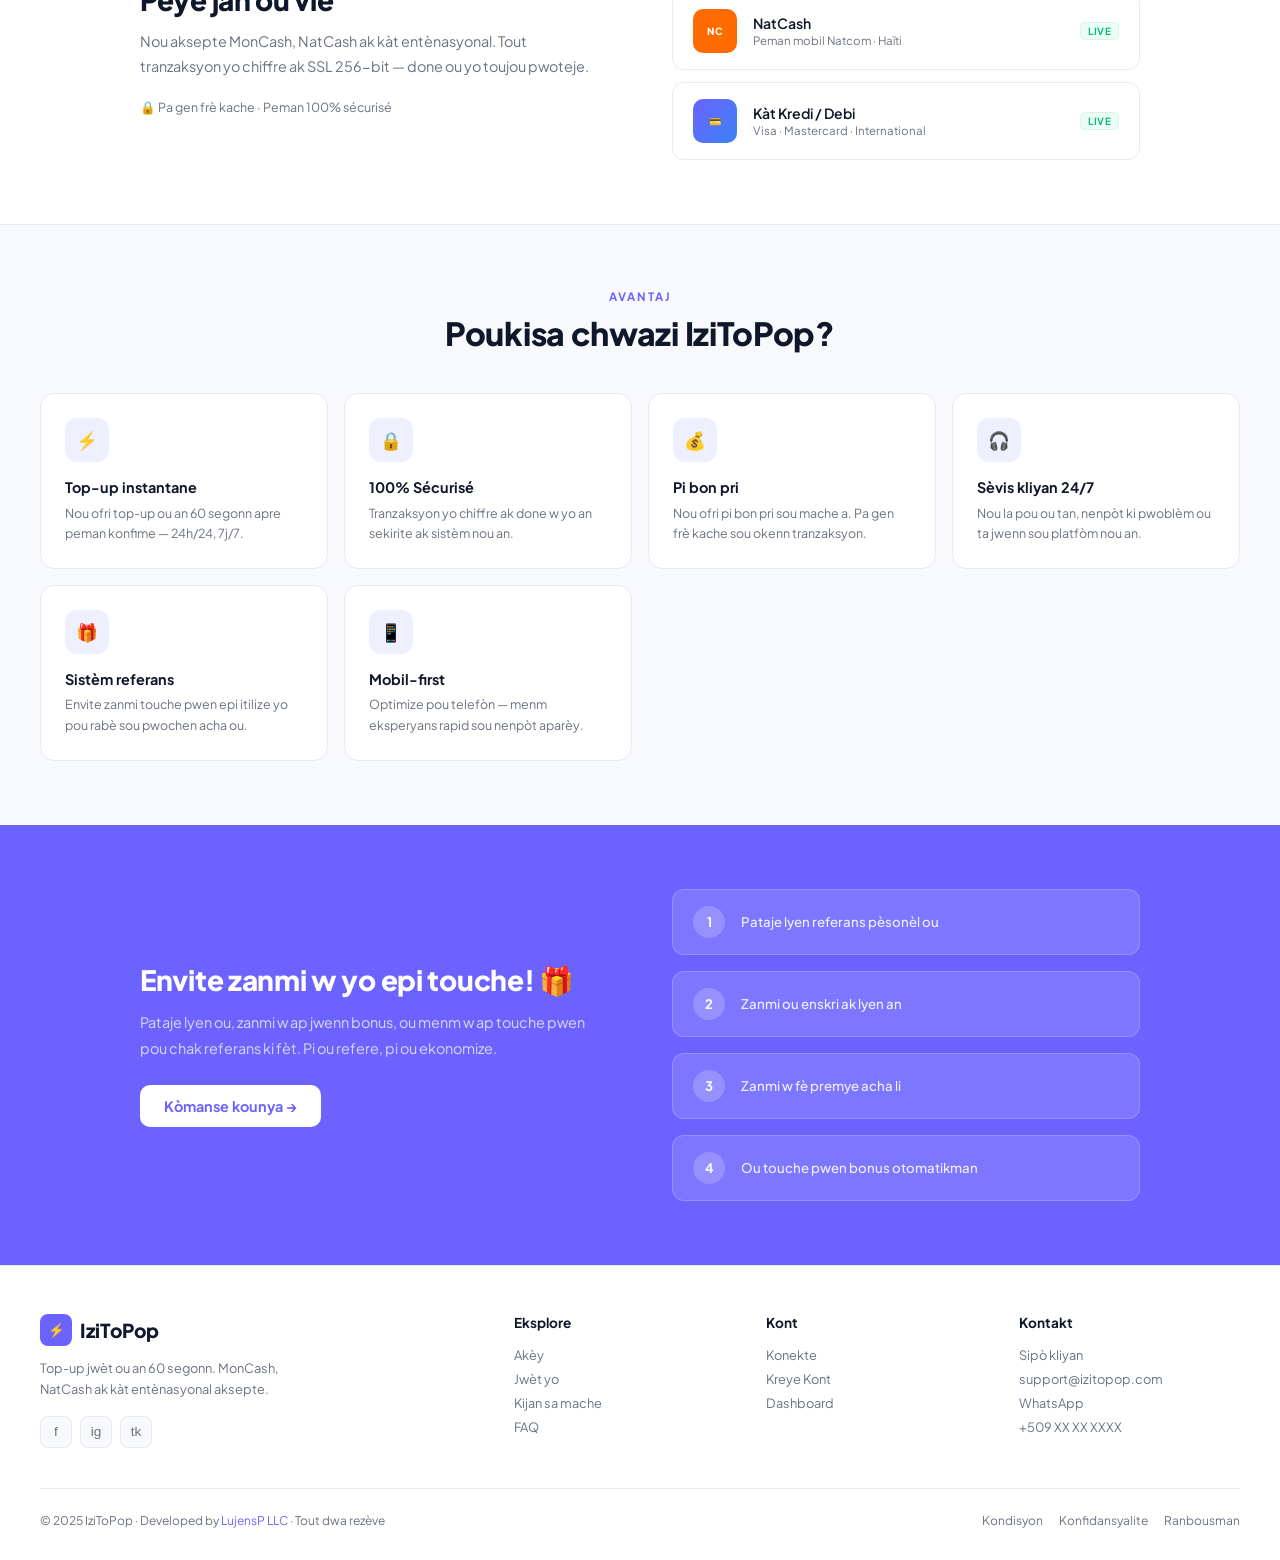
==== commit 602e7bc5: "Add files via upload" ====
--- a/index.html
+++ b/index.html
@@ -3,311 +3,327 @@
 <head>
   <meta charset="UTF-8">
   <meta name="viewport" content="width=device-width,initial-scale=1.0">
-  <title>IziTopUp — Top-Up Gaming Rapid pou Haiti</title>
+  <title>IziToPop — Top-up jwèt ou an 60 segonn</title>
   <meta name="description" content="Achte diamonds Free Fire, UC PUBG, V-Bucks Fortnite ak MonCash ak NatCash. Livrezon otomatik an mwens ke 60 segonn.">
-  <meta property="og:title" content="IziTopUp — Top-Up Gaming #1 nan Haïti">
-  <meta property="og:description" content="Achte kòd gaming ou a, peye ak MonCash, resevwa li touswit.">
-  <meta property="og:type" content="website">
   <link rel="stylesheet" href="css/style.css">
-  <link rel="icon" href="data:image/svg+xml,<svg xmlns='http://www.w3.org/2000/svg' viewBox='0 0 100 100'><text y='.9em' font-size='90'>⚡</text></svg>">
+  <link rel="icon" href="data:image/svg+xml,<svg xmlns='http://www.w3.org/2000/svg' viewBox='0 0 100 100'><rect width='100' height='100' rx='20' fill='%236C63FF'/><text y='.9em' font-size='65' x='17'>⚡</text></svg>">
 </head>
 <body>
 
-<!-- ── NAV ── -->
+<!-- NAV -->
 <nav class="nav">
   <div class="nav-inner">
-    <a href="index.html" class="logo">IZI<span>TopUp</span></a>
+    <a href="index.html" class="logo">
+      <div class="logo-icon">⚡</div>
+      IziToPop
+    </a>
     <ul class="nav-links">
-      <li><a href="#shop">Achte</a></li>
+      <li><a href="#" class="active">Akèy</a></li>
+      <li><a href="#shop">Jwèt</a></li>
       <li><a href="#how">Kijan sa mache</a></li>
-      <li><a href="#referans">Referans</a></li>
       <li><a href="pages/faq.html">FAQ</a></li>
       <li><a href="pages/contact.html">Sipò</a></li>
     </ul>
     <div class="nav-actions">
-      <a href="#" onclick="openLogin();return false;" class="btn-ghost">Konekte</a>
-      <a href="#" id="navAuthBtn" onclick="openRegister();return false;" class="btn-nav">Kreye Kont</a>
-      <button class="hamburger" onclick="toggleMenu()" aria-label="Menu">☰</button>
+      <a href="#" class="btn-ghost-nav" onclick="openLogin();return false;">Konekte</a>
+      <button class="btn-nav-primary" onclick="openRegister()">Kreye Kont</button>
+      <button class="hamburger" onclick="toggleMenu()">☰</button>
     </div>
   </div>
 </nav>
 
-<!-- ── MOBILE MENU ── -->
 <div class="mobile-menu" id="mobileMenu">
-  <a href="#shop" onclick="toggleMenu()">🎮 Achte</a>
+  <a href="#shop" onclick="toggleMenu()">🎮 Jwèt</a>
   <a href="#how" onclick="toggleMenu()">❓ Kijan sa mache</a>
-  <a href="#referans" onclick="toggleMenu()">🎁 Referans</a>
   <a href="pages/faq.html">📋 FAQ</a>
   <a href="pages/contact.html">💬 Sipò</a>
-  <a href="#" onclick="openLogin();toggleMenu();return false;" style="color:var(--mint)">→ Konekte</a>
-  <a href="#" onclick="openRegister();toggleMenu();return false;" style="color:var(--mint)">→ Kreye Kont Gratis</a>
-</div>
-
-<!-- ── HERO ── -->
+  <a href="#" onclick="openLogin();toggleMenu();return false;" style="color:var(--purple);font-weight:600">→ Konekte</a>
+  <a href="#" onclick="openRegister();toggleMenu();return false;" style="color:var(--purple);font-weight:600">→ Kreye Kont Gratis</a>
+</div>
+
+<!-- HERO -->
 <section class="hero">
-  <div class="hero-eyebrow"><span></span> Livrezon otomatik 24/7</div>
-  <h1>
-    Top-up jwèt ou<br>
-    <span class="hl">an 60 segonn</span>
-  </h1>
-  <p class="hero-sub">Free Fire, PUBG, Fortnite, Clash of Clans — peye ak MonCash oswa NatCash epi kòd ou a parèt touswit. Pa gen atant, pa gen entèmedyè.</p>
-  <div class="hero-btns">
-    <a href="#shop" class="btn-primary">🎮 Kòmanse achte</a>
-    <a href="#how" class="btn-outline">Kijan sa mache →</a>
-  </div>
-  <div class="trust-pills">
-    <span class="trust-pill"><span class="dot"></span> MonCash aksepte</span>
-    <span class="trust-pill"><span class="dot"></span> NatCash aksepte</span>
-    <span class="trust-pill"><span class="dot"></span> SSL Sécurisé</span>
-    <span class="trust-pill"><span class="dot"></span> 100% Otomatik</span>
-    <span class="trust-pill"><span class="dot"></span> Sipò 24/7</span>
-  </div>
-</section>
-
-<!-- ── CATEGORIES ── -->
-<div class="cats-bar" id="shop">
-  <div class="cats-inner">
-    <a href="#" class="cat-pill active" onclick="filterCat('all',this);return false;">🎮 Tout</a>
-    <a href="#" class="cat-pill" onclick="filterCat('Top-Up',this);return false;">⚡ Top-Up</a>
-    <a href="#" class="cat-pill" onclick="filterCat('Gift Card',this);return false;">🎁 Gift Cards</a>
-    <a href="#" class="cat-pill" onclick="filterCat('V-Bucks',this);return false;">🎯 V-Bucks</a>
-    <a href="#" class="cat-pill" onclick="filterCat('CP Points',this);return false;">🔫 CP Points</a>
-  </div>
-</div>
-
-<!-- ── GAMES GRID ── -->
-<section class="section">
+  <div class="hero-inner">
+    <div class="hero-left">
+      <div class="hero-eyebrow"><span></span> Top-up instantane</div>
+      <h1>Top-up jwèt ou<br>an <span class="hl">60 segonn</span></h1>
+      <p class="hero-sub">Achte dyaman, UC, gold ak gift cards pi rapid, pi fasil, pi an sekirite. MonCash, NatCash, oswa kàt — ou chwazi.</p>
+      <div class="hero-btns">
+        <a href="#shop" class="btn-primary">Top-up kounya →</a>
+        <a href="#shop" class="btn-outline">Gade jwèt yo</a>
+      </div>
+      <div class="hero-trust">
+        <span class="trust-item"><span class="trust-check">✓</span> Livrezon 60 segonn</span>
+        <span class="trust-item"><span class="trust-check">✓</span> Peman sécurisé</span>
+        <span class="trust-item"><span class="trust-check">✓</span> Sipò 24/7</span>
+      </div>
+    </div>
+    <div class="hero-right">
+      <div class="hero-img-placeholder"></div>
+      <div class="hero-float-card card1">
+        <div class="float-icon">✅</div>
+        <div>
+          <div class="float-title">Top-up réussi</div>
+          <div class="float-sub">Free Fire · 520 Dyaman</div>
+          <span class="float-badge">60 segonn</span>
+        </div>
+      </div>
+      <div class="hero-float-card card2">
+        <div class="float-icon">🔒</div>
+        <div>
+          <div class="float-title">Peman sécurisé</div>
+          <div class="float-sub">MonCash · Visa · Mastercard</div>
+        </div>
+      </div>
+    </div>
+  </div>
+</section>
+
+<!-- GAMES -->
+<section class="section games-section" id="shop">
   <div class="section-inner">
-    <div class="section-header">
-      <p class="section-eyebrow">Catalogue</p>
-      <h2 class="section-title">Chwazi jwèt ou</h2>
-      <p class="section-sub">Tout pwodwi yo livre otomatikman apre peman konfime</p>
+    <div class="games-header">
+      <h2>Popilè nan IziToPop</h2>
+      <a href="#" class="see-all">Wè tout jwèt →</a>
+    </div>
+    <div class="cats-bar">
+      <button class="cat-pill active" onclick="filterCat('all',this)">🎮 Tout</button>
+      <button class="cat-pill" onclick="filterCat('Dyaman',this)">💎 Dyaman</button>
+      <button class="cat-pill" onclick="filterCat('UC',this)">⚔️ UC</button>
+      <button class="cat-pill" onclick="filterCat('V-Bucks',this)">⚡ V-Bucks</button>
+      <button class="cat-pill" onclick="filterCat('CP',this)">🔫 CP Points</button>
+      <button class="cat-pill" onclick="filterCat('Gift',this)">🎁 Gift Cards</button>
     </div>
     <div class="games-grid" id="gamesGrid"></div>
   </div>
 </section>
 
-<!-- ── HOW IT WORKS ── -->
-<section class="section" style="background:var(--navy2);border-top:1px solid var(--border);border-bottom:1px solid var(--border)" id="how">
+<!-- HOW IT WORKS -->
+<section class="section how-section" id="how">
   <div class="section-inner">
     <div class="section-header">
       <p class="section-eyebrow">Pwosesis</p>
-      <h2 class="section-title">Senp tankou 1-2-3</h2>
-      <p class="section-sub">Top-up ou prèt an mwens ke yon minit</p>
+      <h2 class="section-title">Kijan sa mache?</h2>
+      <p class="section-sub">4 etap senp pou resevwa top-up ou an mwens ke yon minit</p>
     </div>
     <div class="steps-grid">
-      <div class="step-item">
-        <div class="step-num-wrap"><span class="step-num">01</span></div>
-        <div class="step-icon">🎮</div>
-        <div class="step-title">Chwazi pwodwi</div>
-        <div class="step-desc">Séleksyone jwèt la ak pake diamonds / UC / V-Bucks ou bezwen.</div>
-      </div>
-      <div class="step-item">
-        <div class="step-num-wrap"><span class="step-num">02</span></div>
-        <div class="step-icon">📱</div>
+      <div class="step-card">
+        <span class="step-num">1</span>
+        <div class="step-icon-wrap">🎮</div>
+        <div class="step-title">Chwazi jwèt ou</div>
+        <div class="step-desc">Chwazi jwèt ou epi pake ou vle achte a.</div>
+      </div>
+      <div class="step-card">
+        <span class="step-num">2</span>
+        <div class="step-icon-wrap">👤</div>
         <div class="step-title">Antre ID ou</div>
-        <div class="step-desc">Antre Player ID oswa username jwèt ou pou nou ka livre kòd la kòrèkteman.</div>
-      </div>
-      <div class="step-item">
-        <div class="step-num-wrap"><span class="step-num">03</span></div>
-        <div class="step-icon">💳</div>
-        <div class="step-title">Peye fasil</div>
-        <div class="step-desc">MonCash, NatCash, oswa kàt Visa/Mastercard. Pa gen frè kache.</div>
-      </div>
-      <div class="step-item">
-        <div class="step-num-wrap"><span class="step-num">04</span></div>
-        <div class="step-icon">⚡</div>
-        <div class="step-title">Resevwa touswit</div>
-        <div class="step-desc">Kòd ou a parèt sou ekran epi voye nan email ou menm momentla.</div>
-      </div>
-    </div>
-  </div>
-</section>
-
-<!-- ── PAYMENT ── -->
+        <div class="step-desc">Mete ID jwèt ou pou nou ka livrezon kòrèkteman.</div>
+      </div>
+      <div class="step-card">
+        <span class="step-num">3</span>
+        <div class="step-icon-wrap">💳</div>
+        <div class="step-title">Peye an sekirite</div>
+        <div class="step-desc">Peye ak MonCash, NatCash oswa kàt kredi/debi.</div>
+      </div>
+      <div class="step-card">
+        <span class="step-num">4</span>
+        <div class="step-icon-wrap">⚡</div>
+        <div class="step-title">Resevwa kòd ou</div>
+        <div class="step-desc">W ap resevwa top-up ou nan 60 segonn garanti.</div>
+      </div>
+    </div>
+  </div>
+</section>
+
+<!-- PAYMENT -->
 <section class="section payment-section">
-  <div class="payment-layout">
-    <div class="payment-text">
-      <p class="section-eyebrow" style="margin-bottom:0.75rem">Peman</p>
-      <h2>Peye jan ou vle</h2>
-      <p style="margin-top:0.75rem">Nou aksepte metòd peman lokal ak entènasyonal — pou tout moun nan Haïti ak dyaspora ka achte fasil epi rapidman.</p>
-      <div class="payment-note">🔒 Tout tranzaksyon yo chiffre ak SSL 256-bit. Nou pa janm sove done kàt ou.</div>
-    </div>
-    <div class="pm-list">
-      <div class="pm-row">
-        <div class="pm-logo pm-mc">MC</div>
-        <div class="pm-info"><div class="pm-name">MonCash</div><div class="pm-sub">Peman mobil Digicel · Haïti</div></div>
-        <span class="pm-live">LIVE</span>
-      </div>
-      <div class="pm-row">
-        <div class="pm-logo pm-nc">NC</div>
-        <div class="pm-info"><div class="pm-name">NatCash</div><div class="pm-sub">Peman mobil Natcom · Haïti</div></div>
-        <span class="pm-live">LIVE</span>
-      </div>
-      <div class="pm-row">
-        <div class="pm-logo pm-card-logo">💳</div>
-        <div class="pm-info"><div class="pm-name">Kàt Kredi / Debi</div><div class="pm-sub">Visa · Mastercard · International</div></div>
-        <span class="pm-live">LIVE</span>
-      </div>
-    </div>
-  </div>
-</section>
-
-<!-- ── FEATURES ── -->
-<section class="section">
+  <div class="section-inner">
+    <div class="payment-layout">
+      <div class="payment-text">
+        <p class="section-eyebrow" style="text-align:left;margin-bottom:0.6rem">Peman</p>
+        <h2>Peye jan ou vle</h2>
+        <p style="margin-top:0.75rem">Nou aksepte MonCash, NatCash ak kàt entènasyonal. Tout tranzaksyon yo chiffre ak SSL 256-bit — done ou yo toujou pwoteje.</p>
+        <div style="display:flex;align-items:center;gap:0.4rem;margin-top:1.25rem;font-size:0.78rem;color:var(--muted)">
+          🔒 Pa gen frè kache · Peman 100% sécurisé
+        </div>
+      </div>
+      <div class="pm-list">
+        <div class="pm-row">
+          <div class="pm-logo pm-mc">MC</div>
+          <div class="pm-info">
+            <div class="pm-name">MonCash</div>
+            <div class="pm-sub">Peman mobil Digicel · Haïti</div>
+          </div>
+          <span class="pm-badge">LIVE</span>
+        </div>
+        <div class="pm-row">
+          <div class="pm-logo pm-nc">NC</div>
+          <div class="pm-info">
+            <div class="pm-name">NatCash</div>
+            <div class="pm-sub">Peman mobil Natcom · Haïti</div>
+          </div>
+          <span class="pm-badge">LIVE</span>
+        </div>
+        <div class="pm-row">
+          <div class="pm-logo pm-card-bg">💳</div>
+          <div class="pm-info">
+            <div class="pm-name">Kàt Kredi / Debi</div>
+            <div class="pm-sub">Visa · Mastercard · International</div>
+          </div>
+          <span class="pm-badge">LIVE</span>
+        </div>
+      </div>
+    </div>
+  </div>
+</section>
+
+<!-- FEATURES -->
+<section class="section features-section">
   <div class="section-inner">
     <div class="section-header">
       <p class="section-eyebrow">Avantaj</p>
-      <h2 class="section-title">Poukisa chwazi IziTopUp</h2>
+      <h2 class="section-title">Poukisa chwazi IziToPop?</h2>
     </div>
     <div class="features-grid">
       <div class="feat-card">
         <div class="feat-icon">⚡</div>
-        <div class="feat-title">Livrezon otomatik</div>
-        <div class="feat-desc">Sistèm nan livre kòd ou a touswit apre peman konfime — 24h/24, 7j/7, san intervansyon manyèl.</div>
+        <div class="feat-title">Top-up instantane</div>
+        <div class="feat-desc">Nou ofri top-up ou an 60 segonn apre peman konfime — 24h/24, 7j/7.</div>
       </div>
       <div class="feat-card">
         <div class="feat-icon">🔒</div>
-        <div class="feat-title">Sécurité maksimòm</div>
-        <div class="feat-desc">SSL, chiffrement done, pwoteksyon kont fo peman ak double livrezon. Tranzaksyon ou yo toujou pwoteje.</div>
-      </div>
-      <div class="feat-card">
-        <div class="feat-icon">👤</div>
-        <div class="feat-title">Dashboard pèsonèl</div>
-        <div class="feat-desc">Wè tout kòmand ou, kòd ou resevwa yo, ak istwa acha ou nenpòt ki lè sou kont ou.</div>
+        <div class="feat-title">100% Sécurisé</div>
+        <div class="feat-desc">Tranzaksyon yo chiffre ak done w yo an sekirite ak sistèm nou an.</div>
+      </div>
+      <div class="feat-card">
+        <div class="feat-icon">💰</div>
+        <div class="feat-title">Pi bon pri</div>
+        <div class="feat-desc">Nou ofri pi bon pri sou mache a. Pa gen frè kache sou okenn tranzaksyon.</div>
+      </div>
+      <div class="feat-card">
+        <div class="feat-icon">🎧</div>
+        <div class="feat-title">Sèvis kliyan 24/7</div>
+        <div class="feat-desc">Nou la pou ou tan, nenpòt ki pwoblèm ou ta jwenn sou platfòm nou an.</div>
       </div>
       <div class="feat-card">
         <div class="feat-icon">🎁</div>
         <div class="feat-title">Sistèm referans</div>
-        <div class="feat-desc">Envite zanmi ou yo, touche pwen, epi konvèti yo pou rabè sou pwochen acha ou. Pi ou refere, pi ou ekonomize.</div>
-      </div>
-      <div class="feat-card">
-        <div class="feat-icon">💰</div>
-        <div class="feat-title">Wallet & pwen</div>
-        <div class="feat-desc">Konvèti pwen referans an kredi sou kont ou pou achte pi vit san antre peman chak fwa.</div>
+        <div class="feat-desc">Envite zanmi touche pwen epi itilize yo pou rabè sou pwochen acha ou.</div>
       </div>
       <div class="feat-card">
         <div class="feat-icon">📱</div>
         <div class="feat-title">Mobil-first</div>
-        <div class="feat-desc">Optimize pou telefòn android ak iOS. Menm eksperyans rapid ak senplis sou nenpòt aparèy.</div>
-      </div>
-    </div>
-  </div>
-</section>
-
-<!-- ── REFERRAL ── -->
-<section class="section" id="referans">
-  <div class="section-inner">
-    <div class="ref-banner">
-      <p class="section-eyebrow">Pwogram referans</p>
-      <h2>Envite zanmi, touche pwen 🎁</h2>
-      <p>Chak fwa yon zanmi ou enskri ak lyen referans ou epi fè premye acha li, ou touche pwen bonus. Akimile pwen epi itilize yo pou rabè sou pwochen kòmand ou.</p>
-      <div class="ref-steps">
-        <div class="ref-step"><div class="ref-step-icon">🔗</div><div class="ref-step-text">Pataje lyen ou</div></div>
-        <div class="ref-step"><div class="ref-step-icon">👥</div><div class="ref-step-text">Zanmi ou enskri</div></div>
-        <div class="ref-step"><div class="ref-step-icon">💎</div><div class="ref-step-text">Touche pwen</div></div>
-        <div class="ref-step"><div class="ref-step-icon">🎮</div><div class="ref-step-text">Itilize pou rabè</div></div>
-      </div>
-      <a href="#" onclick="openRegister();return false;" class="btn-primary">Kòmanse touche →</a>
-    </div>
-  </div>
-</section>
-
-<!-- ── CTA ── -->
-<section class="cta-section">
-  <h2>Prè pou top-up premye a?</h2>
-  <p>Kreye kont ou gratis an 30 segonn epi fè premye acha ou touswit. Pa gen frè enskripsyon.</p>
-  <div class="hero-btns">
-    <a href="#" onclick="openRegister();return false;" class="btn-primary">🚀 Kreye kont gratis</a>
-    <a href="#shop" class="btn-outline">Wè pwodwi yo →</a>
-  </div>
-</section>
-
-<!-- ── FOOTER ── -->
+        <div class="feat-desc">Optimize pou telefòn — menm eksperyans rapid sou nenpòt aparèy.</div>
+      </div>
+    </div>
+  </div>
+</section>
+
+<!-- REFERRAL -->
+<section class="ref-section">
+  <div class="ref-inner">
+    <div class="ref-text">
+      <h2>Envite zanmi w yo epi touche! 🎁</h2>
+      <p>Pataje lyen ou, zanmi w ap jwenn bonus, ou menm w ap touche pwen pou chak referans ki fèt. Pi ou refere, pi ou ekonomize.</p>
+      <button class="btn-ref" onclick="openRegister()">Kòmanse kounya →</button>
+    </div>
+    <div class="ref-steps">
+      <div class="ref-step">
+        <div class="ref-step-num">1</div>
+        <div class="ref-step-text">Pataje lyen referans pèsonèl ou</div>
+      </div>
+      <div class="ref-step">
+        <div class="ref-step-num">2</div>
+        <div class="ref-step-text">Zanmi ou enskri ak lyen an</div>
+      </div>
+      <div class="ref-step">
+        <div class="ref-step-num">3</div>
+        <div class="ref-step-text">Zanmi w fè premye acha li</div>
+      </div>
+      <div class="ref-step">
+        <div class="ref-step-num">4</div>
+        <div class="ref-step-text">Ou touche pwen bonus otomatikman</div>
+      </div>
+    </div>
+  </div>
+</section>
+
+<!-- FOOTER -->
 <footer class="footer">
   <div class="footer-inner">
     <div class="footer-top">
       <div class="footer-brand">
-        <a href="index.html" class="logo">IZI<span>TopUp</span></a>
-        <p>Platfòm top-up gaming #1 pou kominotè Haïtyen an. Livrezon otomatik, peman lokal, sipò reyèl.</p>
+        <a href="index.html" class="logo"><div class="logo-icon">⚡</div> IziToPop</a>
+        <p>Top-up jwèt ou an 60 segonn. MonCash, NatCash ak kàt entènasyonal aksepte.</p>
+        <div class="footer-socials">
+          <button class="social-btn">f</button>
+          <button class="social-btn">ig</button>
+          <button class="social-btn">tk</button>
+        </div>
       </div>
       <div class="footer-col">
-        <h4>Boutik</h4>
-        <a href="#shop">Free Fire</a>
-        <a href="#shop">PUBG Mobile</a>
-        <a href="#shop">Fortnite</a>
-        <a href="#shop">Clash of Clans</a>
-        <a href="#shop">Gift Cards</a>
+        <h4>Eksplore</h4>
+        <a href="#">Akèy</a>
+        <a href="#shop">Jwèt yo</a>
+        <a href="#how">Kijan sa mache</a>
+        <a href="pages/faq.html">FAQ</a>
       </div>
       <div class="footer-col">
         <h4>Kont</h4>
         <a href="#" onclick="openLogin();return false;">Konekte</a>
-        <a href="#" onclick="openRegister();return false;">Kreye kont</a>
+        <a href="#" onclick="openRegister();return false;">Kreye Kont</a>
         <a href="pages/dashboard.html">Dashboard</a>
-        <a href="#">Istwa kòmand</a>
-        <a href="#">Referans mwen</a>
       </div>
       <div class="footer-col">
-        <h4>Èd</h4>
-        <a href="pages/faq.html">FAQ</a>
-        <a href="pages/contact.html">Kontakte nou</a>
-        <a href="pages/terms.html">Kondisyon</a>
-        <a href="pages/privacy.html">Konfidansyalite</a>
-        <a href="pages/refund.html">Politik ranbousman</a>
+        <h4>Kontakt</h4>
+        <a href="pages/contact.html">Sipò kliyan</a>
+        <a href="#">support@izitopop.com</a>
+        <a href="#">WhatsApp</a>
+        <a href="#">+509 XX XX XXXX</a>
       </div>
     </div>
     <div class="footer-bottom">
-      <p class="footer-copy">© 2025 IziTopUp · Developed by <a href="https://lujensp.com" style="color:var(--mint);text-decoration:none">LujensP LLC</a> · Tout dwa rezève</p>
-      <div class="footer-socials">
-        <a href="#" class="social-link">Instagram</a>
-        <a href="#" class="social-link">WhatsApp</a>
-        <a href="#" class="social-link">Facebook</a>
-        <a href="#" class="social-link">TikTok</a>
+      <p class="footer-copy">© 2025 IziToPop · Developed by <a href="https://lujensp.com" style="color:var(--purple)">LujensP LLC</a> · Tout dwa rezève</p>
+      <div style="display:flex;gap:1rem">
+        <a href="pages/terms.html" style="font-size:0.75rem;color:var(--muted)">Kondisyon</a>
+        <a href="pages/privacy.html" style="font-size:0.75rem;color:var(--muted)">Konfidansyalite</a>
+        <a href="pages/refund.html" style="font-size:0.75rem;color:var(--muted)">Ranbousman</a>
       </div>
     </div>
   </div>
 </footer>
 
-<!-- ══════════════════════════════════
-     MODALS
-══════════════════════════════════ -->
+<!-- ═══════════ MODALS ═══════════ -->
 
 <!-- PRODUCT MODAL -->
 <div class="modal-overlay" id="productModal">
   <div class="modal">
     <div class="modal-header">
       <span class="modal-title">Chwazi pake ou</span>
-      <button class="modal-close" onclick="closeProductModal()">✕</button>
+      <button class="modal-close" onclick="closeModal('productModal')">✕</button>
     </div>
     <div class="modal-body">
       <div class="product-header">
-        <div class="product-modal-icon" id="productModalIcon">🔥</div>
-        <div class="product-modal-info">
-          <h3 id="productModalName">Free Fire</h3>
-          <p id="productModalCat">Top-Up · Livrezon otomatik</p>
-        </div>
-      </div>
+        <div class="product-cover" id="productCover">🎮</div>
+        <div>
+          <div class="product-modal-name" id="productName">Free Fire</div>
+          <div class="product-modal-sub" id="productSub">Dyaman · Livrezon otomatik ⚡</div>
+        </div>
+      </div>
+      <p class="pkg-label">Chwazi pake ou</p>
       <div class="packages-grid" id="packagesGrid"></div>
-      <div class="uid-input-wrap">
+      <div class="uid-section">
         <div class="form-group" style="margin-bottom:0">
-          <label class="form-label" id="uidLabel">Player ID</label>
+          <label class="form-label" id="uidLabel">ID jwèt</label>
           <input class="form-input" type="text" id="uidInput" placeholder="Antre ID ou">
         </div>
       </div>
-      <div class="order-summary" id="orderSummary" style="display:none;margin-top:1rem">
-        <div class="order-row"><span>Jwèt</span><span id="summaryGame"></span></div>
-        <div class="order-row"><span>Pake</span><span id="summaryPkg"></span></div>
-        <div class="order-row total"><span>Total</span><span id="summaryTotal"></span></div>
-      </div>
-      <div style="margin-top:1.25rem">
-        <p style="font-size:0.75rem;color:var(--slate);margin-bottom:0.6rem">Metòd peman</p>
-        <div class="payment-tabs">
-          <button class="pay-tab active" data-method="moncash" onclick="setCheckoutMethod('moncash')">MonCash</button>
-          <button class="pay-tab" data-method="natcash" onclick="setCheckoutMethod('natcash')">NatCash</button>
-          <button class="pay-tab" data-method="card" onclick="setCheckoutMethod('card')">Kàt</button>
-        </div>
-      </div>
-      <button class="btn-full btn-mint" onclick="proceedCheckout()">Kontinye →</button>
+      <div class="order-summary-card" id="orderSummaryCard" style="display:none;margin-top:1rem">
+        <div class="order-row"><span>Jwèt</span><span id="sumGame" style="color:var(--text);font-weight:500"></span></div>
+        <div class="order-row"><span>Pake</span><span id="sumPkg" style="color:var(--text);font-weight:500"></span></div>
+        <div class="order-row total"><span>Total</span><span id="sumTotal"></span></div>
+      </div>
+      <button class="btn-full btn-purple" style="margin-top:1.25rem" onclick="proceedCheckout()">Kontinye →</button>
     </div>
   </div>
 </div>
@@ -316,20 +332,24 @@
 <div class="modal-overlay" id="checkoutModal">
   <div class="modal">
     <div class="modal-header">
-      <span class="modal-title">Konfime kòmand ou</span>
+      <span class="modal-title">Chwazi metòd peman w</span>
       <button class="modal-close" onclick="closeModal('checkoutModal')">✕</button>
     </div>
     <div class="modal-body">
-      <div class="order-summary" id="checkoutSummary"></div>
-      <p style="font-size:0.75rem;color:var(--slate);margin-bottom:0.6rem">Metòd peman</p>
-      <div class="payment-tabs">
-        <button class="pay-tab active" data-method="moncash" onclick="setCheckoutMethod('moncash')">MonCash</button>
-        <button class="pay-tab" data-method="natcash" onclick="setCheckoutMethod('natcash')">NatCash</button>
-        <button class="pay-tab" data-method="card" onclick="setCheckoutMethod('card')">Kàt</button>
-      </div>
-      <div id="paymentFields"></div>
-      <button class="btn-full btn-mint" id="payBtn" onclick="confirmPayment()">💳 Konfime Peman</button>
-      <p style="text-align:center;font-size:0.72rem;color:var(--slate);margin-top:0.75rem">🔒 Peman sécurisé · SSL 256-bit · Kòd livre touswit</p>
+      <div class="pay-tabs">
+        <button class="pay-tab active" data-method="moncash" onclick="setPayTab('moncash')">MonCash</button>
+        <button class="pay-tab" data-method="natcash" onclick="setPayTab('natcash')">NatCash</button>
+        <button class="pay-tab" data-method="card" onclick="setPayTab('card')">Kàt</button>
+      </div>
+      <div id="payFields"></div>
+      <div class="order-summary-card">
+        <div class="order-row"><span>Jwèt</span><span id="checkSumGame" style="color:var(--text);font-weight:500"></span></div>
+        <div class="order-row"><span>Pake</span><span id="checkSumPkg" style="color:var(--text);font-weight:500"></span></div>
+        <div class="order-row"><span>Metòd peman</span><span id="checkSumMethod" style="color:var(--text);font-weight:500"></span></div>
+        <div class="order-row total"><span>Total</span><span id="checkSumTotal"></span></div>
+      </div>
+      <button class="btn-full btn-purple" id="payBtn" onclick="confirmPay()">💳 Peye kounye a</button>
+      <p style="text-align:center;font-size:0.72rem;color:var(--muted);margin-top:0.75rem">🔒 Peman sécurisé SSL 256-bit · Kòd livre touswit</p>
     </div>
   </div>
 </div>
@@ -337,19 +357,26 @@
 <!-- SUCCESS MODAL -->
 <div class="modal-overlay" id="successModal">
   <div class="modal">
-    <div class="modal-body" style="text-align:center;padding:2rem">
-      <div style="font-size:3rem;margin-bottom:1rem">✅</div>
-      <h2 style="font-family:'Rajdhani',sans-serif;font-size:1.6rem;margin-bottom:0.4rem">Peman konfime!</h2>
-      <p style="color:var(--slate);font-size:0.85rem;margin-bottom:1.5rem">Kòd ou a livre ak siksè. Wè li nan dashboard ou ak nan email ou tou.</p>
-      <div style="background:var(--navy2);border:1px solid var(--border2);border-radius:10px;padding:1.25rem;margin-bottom:1.25rem">
-        <p style="font-size:0.72rem;color:var(--slate);margin-bottom:0.5rem"><span id="successGame"></span> · <span id="successPkg"></span></p>
-        <p style="font-family:'Rajdhani',sans-serif;font-size:1.6rem;font-weight:700;letter-spacing:3px;color:var(--mint);margin-bottom:0.5rem" id="successCode">----</p>
-        <button onclick="copyCode()" style="background:rgba(0,200,150,0.1);border:1px solid rgba(0,200,150,0.25);color:var(--mint);padding:0.35rem 0.9rem;border-radius:6px;font-size:0.75rem;cursor:pointer">📋 Kopye kòd la</button>
-      </div>
-      <p style="font-size:0.75rem;color:var(--slate);margin-bottom:1.5rem">📧 Kòd la voye nan email ou tou. Tcheke spam si ou pa jwenn li.</p>
-      <div style="display:flex;gap:0.75rem;flex-wrap:wrap">
-        <button onclick="closeModal('successModal')" class="btn-full btn-mint">🎮 Fè yon lòt acha</button>
-        <a href="pages/dashboard.html" class="btn-full btn-outline" style="text-align:center;padding:0.875rem">Wè kòmand yo →</a>
+    <div class="modal-body">
+      <div class="success-wrap">
+        <div class="success-check">✅</div>
+        <h2 style="font-weight:800;font-size:1.3rem;color:var(--text);margin-bottom:0.4rem">Top-up fèt ak siksè!</h2>
+        <p style="color:var(--muted);font-size:0.83rem;margin-bottom:0" id="successGame"></p>
+        <div class="code-display">
+          <div class="code-label">Kòd ou an</div>
+          <div class="code-value" id="successCode">ABCD-1234-EFGH-5678</div>
+          <button class="btn-copy" onclick="copyCode()">📋 Kopye</button>
+        </div>
+        <div class="order-summary-card" style="text-align:left">
+          <div class="order-row"><span>Pri</span><span id="successPrice" style="color:var(--text);font-weight:600"></span></div>
+          <div class="order-row"><span>Metòd peman</span><span id="successMethod" style="color:var(--text);font-weight:500"></span></div>
+          <div class="order-row" style="margin-bottom:0"><span>Dat</span><span id="successDate" style="color:var(--text);font-weight:500"></span></div>
+        </div>
+        <p style="font-size:0.75rem;color:var(--muted);margin-bottom:1.25rem">📧 Kòd la voye nan email ou tou. Tcheke spam si ou pa jwenn li.</p>
+        <div style="display:flex;gap:0.75rem">
+          <button class="btn-full btn-purple" onclick="closeModal('successModal')">🎮 Fè yon lòt acha</button>
+          <a href="pages/dashboard.html" class="btn-full btn-white" style="display:flex;align-items:center;justify-content:center;text-decoration:none">Dashboard →</a>
+        </div>
       </div>
     </div>
   </div>
@@ -363,15 +390,14 @@
       <button class="modal-close" onclick="closeModal('loginModal')">✕</button>
     </div>
     <div class="modal-body">
-      <div class="form-group">
-        <label class="form-label">Email</label>
-        <input class="form-input" type="email" placeholder="ou@email.com">
-      </div>
-      <div class="form-group">
-        <label class="form-label" style="display:flex;justify-content:space-between">Modpas <a href="#" class="form-link">Bliye modpas?</a></label>
-        <input class="form-input" type="password" placeholder="••••••••">
-      </div>
-      <button class="btn-full btn-mint" onclick="handleLogin()">Konekte</button>
+      <div class="social-login" style="margin-bottom:1rem">
+        <button class="social-login-btn">G Google</button>
+        <button class="social-login-btn">f Facebook</button>
+      </div>
+      <div class="divider">oswa</div>
+      <div class="form-group"><label class="form-label">Email oswa nimewo telefòn</label><input class="form-input" type="email" placeholder="ou@email.com"></div>
+      <div class="form-group"><label class="form-label" style="display:flex;justify-content:space-between">Modpas <a href="#" class="form-link" style="font-weight:500;font-size:0.75rem">Bliye modpas?</a></label><input class="form-input" type="password" placeholder="••••••••"></div>
+      <button class="btn-full btn-purple" onclick="handleLogin()">Konekte</button>
       <div class="form-footer">Pa gen kont? <a href="#" class="form-link" onclick="openRegister();return false;">Kreye youn gratis</a></div>
     </div>
   </div>
@@ -385,15 +411,20 @@
       <button class="modal-close" onclick="closeModal('registerModal')">✕</button>
     </div>
     <div class="modal-body">
+      <div class="social-login" style="margin-bottom:1rem">
+        <button class="social-login-btn">G Google</button>
+        <button class="social-login-btn">f Facebook</button>
+      </div>
+      <div class="divider">oswa</div>
       <div class="form-row">
-        <div class="form-group"><label class="form-label">Non</label><input class="form-input" type="text" placeholder="Prenon ou"></div>
-        <div class="form-group"><label class="form-label">Siyati</label><input class="form-input" type="text" placeholder="Siyati ou"></div>
+        <div class="form-group"><label class="form-label">Non</label><input class="form-input" type="text" placeholder="Prenon"></div>
+        <div class="form-group"><label class="form-label">Siyati</label><input class="form-input" type="text" placeholder="Siyati"></div>
       </div>
       <div class="form-group"><label class="form-label">Email</label><input class="form-input" type="email" placeholder="ou@email.com"></div>
-      <div class="form-group"><label class="form-label">Nimewo telefòn</label><input class="form-input" type="tel" placeholder="509 XXXX XXXX"></div>
+      <div class="form-group"><label class="form-label">Nimewo telefòn</label><input class="form-input" type="tel" placeholder="+509 XX XX XXXX"></div>
       <div class="form-group"><label class="form-label">Modpas</label><input class="form-input" type="password" placeholder="Min. 8 karaktè"></div>
       <div class="form-group"><label class="form-label">Kòd referans (opsyonèl)</label><input class="form-input" type="text" placeholder="Kòd zanmi ou (opsyonèl)"></div>
-      <button class="btn-full btn-mint" onclick="handleRegister()">🚀 Kreye kont mwen gratis</button>
+      <button class="btn-full btn-purple" onclick="handleRegister()">Kreye kont mwen gratis →</button>
       <div class="form-footer">Gen kont deja? <a href="#" class="form-link" onclick="openLogin();return false;">Konekte</a></div>
     </div>
   </div>
@@ -401,7 +432,7 @@
 
 <!-- TOAST -->
 <div class="toast" id="toast">
-  <span class="toast-icon" id="toastIcon">✅</span>
+  <span id="toastIcon">✅</span>
   <span class="toast-text" id="toastText">Done!</span>
 </div>
 
--- a/css/style.css
+++ b/css/style.css
@@ -1,244 +1,337 @@
-@import url('https://fonts.googleapis.com/css2?family=Rajdhani:wght@400;500;600;700&family=Inter:wght@300;400;500;600&display=swap');
+@import url('https://fonts.googleapis.com/css2?family=Plus+Jakarta+Sans:wght@300;400;500;600;700;800&display=swap');
 
 *{margin:0;padding:0;box-sizing:border-box}
 
 :root{
-  --navy:#0A0E1A;
-  --navy2:#0F1526;
-  --card:#111827;
-  --card2:#161E30;
-  --blue:#2563EB;
-  --blue2:#1D4ED8;
-  --mint:#00C896;
-  --mint2:#00A87E;
-  --slate:#8892A4;
-  --border:#1E2A3A;
-  --border2:#253448;
-  --light:#F0F4FF;
+  --purple:#6C63FF;
+  --purple2:#5A52E0;
+  --purple3:#EEF0FF;
+  --purple4:#F5F4FF;
+  --blue:#3B82F6;
+  --green:#10B981;
+  --red:#EF4444;
+  --orange:#F97316;
+  --gold:#F59E0B;
+  --bg:#F8F9FC;
   --white:#FFFFFF;
-  --red:#E53E3E;
-  --gold:#F6AD55;
+  --card:#FFFFFF;
+  --border:#E8EAF0;
+  --border2:#D1D5DB;
+  --text:#0F172A;
+  --text2:#374151;
+  --muted:#6B7280;
+  --muted2:#9CA3AF;
+  --shadow:0 1px 3px rgba(0,0,0,0.08),0 1px 2px rgba(0,0,0,0.04);
+  --shadow2:0 4px 16px rgba(0,0,0,0.08);
+  --shadow3:0 8px 32px rgba(108,99,255,0.15);
 }
 
 html{scroll-behavior:smooth}
-body{background:var(--navy);color:var(--light);font-family:'Inter',sans-serif;min-height:100vh;overflow-x:hidden}
-
-/* ── SCROLLBAR ── */
-::-webkit-scrollbar{width:6px}
-::-webkit-scrollbar-track{background:var(--navy)}
-::-webkit-scrollbar-thumb{background:var(--border2);border-radius:3px}
+body{background:var(--bg);color:var(--text);font-family:'Plus Jakarta Sans',sans-serif;overflow-x:hidden;font-size:15px}
+::-webkit-scrollbar{width:5px}
+::-webkit-scrollbar-track{background:#f1f1f1}
+::-webkit-scrollbar-thumb{background:#d1d5db;border-radius:3px}
+a{text-decoration:none;color:inherit}
+img{max-width:100%;display:block}
 
 /* ── NAV ── */
-.nav{position:sticky;top:0;z-index:1000;background:rgba(10,14,26,0.97);backdrop-filter:blur(12px);border-bottom:1px solid var(--border);padding:0 2rem}
+.nav{position:sticky;top:0;z-index:1000;background:rgba(255,255,255,0.95);backdrop-filter:blur(12px);border-bottom:1px solid var(--border);padding:0 2rem}
 .nav-inner{max-width:1200px;margin:0 auto;display:flex;align-items:center;justify-content:space-between;height:64px;gap:1.5rem}
-.logo{font-family:'Rajdhani',sans-serif;font-size:1.6rem;font-weight:700;letter-spacing:1px;text-decoration:none;color:var(--white);flex-shrink:0}
-.logo span{color:var(--mint)}
+.logo{display:flex;align-items:center;gap:0.5rem;font-weight:800;font-size:1.2rem;color:var(--text)}
+.logo-icon{width:32px;height:32px;background:var(--purple);border-radius:8px;display:flex;align-items:center;justify-content:center;color:#fff;font-size:0.85rem;font-weight:800}
 .nav-links{display:flex;gap:0.25rem;list-style:none}
-.nav-links a{color:var(--slate);text-decoration:none;font-size:0.85rem;padding:0.4rem 0.75rem;border-radius:6px;transition:all 0.2s;white-space:nowrap}
-.nav-links a:hover{color:var(--light);background:rgba(255,255,255,0.05)}
-.nav-actions{display:flex;align-items:center;gap:0.75rem;flex-shrink:0}
-.btn-ghost{color:var(--slate);text-decoration:none;font-size:0.85rem;padding:0.4rem 0.75rem;border-radius:6px;transition:all 0.2s}
-.btn-ghost:hover{color:var(--light)}
-.btn-nav{background:var(--mint);color:#0A0E1A;padding:0.45rem 1.1rem;border-radius:7px;font-size:0.85rem;font-weight:600;text-decoration:none;transition:all 0.2s;white-space:nowrap}
-.btn-nav:hover{background:var(--mint2)}
-.cart-btn{position:relative;color:var(--slate);text-decoration:none;font-size:1.1rem;padding:0.4rem;transition:color 0.2s}
-.cart-btn:hover{color:var(--light)}
-.cart-count{position:absolute;top:-2px;right:-4px;background:var(--mint);color:#0A0E1A;font-size:0.55rem;font-weight:700;width:16px;height:16px;border-radius:50%;display:flex;align-items:center;justify-content:center}
-.hamburger{display:none;background:none;border:none;color:var(--light);font-size:1.3rem;cursor:pointer;padding:0.25rem}
-.mobile-menu{display:none;position:fixed;top:64px;left:0;right:0;background:var(--navy2);border-bottom:1px solid var(--border);padding:1rem;z-index:999}
+.nav-links a{color:var(--muted);font-size:0.875rem;font-weight:500;padding:0.4rem 0.75rem;border-radius:8px;transition:all 0.2s}
+.nav-links a:hover{color:var(--text);background:var(--bg)}
+.nav-links a.active{color:var(--purple);font-weight:600}
+.nav-links a.active::after{content:'';display:block;width:100%;height:2px;background:var(--purple);border-radius:2px;margin-top:2px}
+.nav-actions{display:flex;align-items:center;gap:0.75rem}
+.btn-ghost-nav{color:var(--text2);font-size:0.875rem;font-weight:500;padding:0.45rem 1rem;border-radius:8px;transition:all 0.2s;border:1px solid var(--border)}
+.btn-ghost-nav:hover{background:var(--bg)}
+.btn-nav-primary{background:var(--purple);color:#fff;padding:0.5rem 1.1rem;border-radius:9px;font-size:0.875rem;font-weight:600;transition:all 0.2s;border:none;cursor:pointer;font-family:'Plus Jakarta Sans',sans-serif}
+.btn-nav-primary:hover{background:var(--purple2);transform:translateY(-1px)}
+.hamburger{display:none;background:none;border:none;color:var(--text);font-size:1.3rem;cursor:pointer}
+.mobile-menu{display:none;position:fixed;top:64px;left:0;right:0;background:#fff;border-bottom:1px solid var(--border);padding:1rem;z-index:999;box-shadow:var(--shadow2)}
 .mobile-menu.open{display:block}
-.mobile-menu a{display:block;color:var(--slate);text-decoration:none;padding:0.75rem 1rem;border-radius:8px;font-size:0.9rem;transition:all 0.2s}
-.mobile-menu a:hover{color:var(--light);background:rgba(255,255,255,0.05)}
+.mobile-menu a{display:block;color:var(--muted);padding:0.75rem 1rem;border-radius:8px;font-size:0.9rem;font-weight:500}
+.mobile-menu a:hover{color:var(--text);background:var(--bg)}
+
+/* ── BUTTONS ── */
+.btn-primary{display:inline-flex;align-items:center;gap:0.5rem;background:var(--purple);color:#fff;padding:0.75rem 1.5rem;border-radius:10px;font-weight:600;font-size:0.9rem;border:none;cursor:pointer;transition:all 0.2s;font-family:'Plus Jakarta Sans',sans-serif}
+.btn-primary:hover{background:var(--purple2);transform:translateY(-1px);box-shadow:var(--shadow3)}
+.btn-outline{display:inline-flex;align-items:center;gap:0.5rem;background:#fff;color:var(--text);padding:0.75rem 1.5rem;border-radius:10px;font-weight:600;font-size:0.9rem;border:1.5px solid var(--border);cursor:pointer;transition:all 0.2s;font-family:'Plus Jakarta Sans',sans-serif}
+.btn-outline:hover{border-color:var(--purple);color:var(--purple)}
+.btn-full{width:100%;padding:0.875rem;border-radius:10px;font-weight:600;font-size:0.95rem;cursor:pointer;transition:all 0.2s;font-family:'Plus Jakarta Sans',sans-serif;border:none}
+.btn-purple{background:var(--purple);color:#fff}
+.btn-purple:hover{background:var(--purple2)}
+.btn-white{background:#fff;color:var(--text);border:1.5px solid var(--border)}
+.btn-white:hover{border-color:var(--purple);color:var(--purple)}
 
 /* ── HERO ── */
-.hero{padding:5rem 2rem 4rem;text-align:center;position:relative;overflow:hidden}
-.hero::before{content:'';position:absolute;top:0;left:50%;transform:translateX(-50%);width:600px;height:300px;background:radial-gradient(ellipse,rgba(37,99,235,0.15) 0%,transparent 70%);pointer-events:none}
-.hero-eyebrow{display:inline-flex;align-items:center;gap:0.5rem;background:rgba(0,200,150,0.1);border:1px solid rgba(0,200,150,0.25);color:var(--mint);font-size:0.75rem;font-weight:600;letter-spacing:2px;text-transform:uppercase;padding:0.4rem 1rem;border-radius:100px;margin-bottom:1.75rem}
-.hero-eyebrow span{width:6px;height:6px;border-radius:50%;background:var(--mint);animation:pulse 2s infinite}
+.hero{background:#fff;padding:0 2rem;overflow:hidden;border-bottom:1px solid var(--border)}
+.hero-inner{max-width:1200px;margin:0 auto;display:grid;grid-template-columns:1fr 1fr;gap:3rem;align-items:center;min-height:520px}
+.hero-left{padding:3rem 0}
+.hero-eyebrow{display:inline-flex;align-items:center;gap:0.5rem;background:var(--purple4);color:var(--purple);font-size:0.75rem;font-weight:600;padding:0.35rem 0.875rem;border-radius:100px;margin-bottom:1.25rem}
+.hero-eyebrow span{width:6px;height:6px;border-radius:50%;background:var(--purple);animation:pulse 2s infinite}
 @keyframes pulse{0%,100%{opacity:1}50%{opacity:0.4}}
-.hero h1{font-family:'Rajdhani',sans-serif;font-size:clamp(2.4rem,6vw,4.5rem);font-weight:700;line-height:1.08;margin-bottom:1.25rem;letter-spacing:-0.5px}
-.hero h1 .hl{color:var(--mint)}
-.hero h1 .hl2{color:var(--blue);position:relative}
-.hero-sub{color:var(--slate);font-size:1.05rem;line-height:1.75;max-width:540px;margin:0 auto 2.25rem}
-.hero-btns{display:flex;gap:0.875rem;justify-content:center;flex-wrap:wrap;margin-bottom:3rem}
-.btn-primary{display:inline-flex;align-items:center;gap:0.5rem;background:var(--mint);color:#0A0E1A;padding:0.875rem 1.75rem;border-radius:9px;font-weight:600;font-size:0.95rem;text-decoration:none;transition:all 0.2s;border:none;cursor:pointer}
-.btn-primary:hover{background:var(--mint2);transform:translateY(-1px)}
-.btn-outline{display:inline-flex;align-items:center;gap:0.5rem;background:transparent;color:var(--light);padding:0.875rem 1.75rem;border-radius:9px;font-weight:500;font-size:0.95rem;text-decoration:none;border:1px solid var(--border2);transition:all 0.2s;cursor:pointer}
-.btn-outline:hover{border-color:var(--slate);background:rgba(255,255,255,0.03)}
-.trust-pills{display:flex;justify-content:center;flex-wrap:wrap;gap:0.75rem}
-.trust-pill{display:inline-flex;align-items:center;gap:0.4rem;color:var(--slate);font-size:0.78rem;padding:0.3rem 0.75rem;border:1px solid var(--border);border-radius:100px}
-.trust-pill .dot{width:5px;height:5px;border-radius:50%;background:var(--mint)}
+.hero h1{font-size:clamp(2.2rem,4vw,3.25rem);font-weight:800;line-height:1.1;color:var(--text);margin-bottom:1.25rem;letter-spacing:-0.5px}
+.hero h1 .hl{color:var(--purple)}
+.hero-sub{color:var(--muted);font-size:1rem;line-height:1.75;margin-bottom:2rem;max-width:420px}
+.hero-btns{display:flex;gap:0.875rem;flex-wrap:wrap;margin-bottom:2rem}
+.hero-trust{display:flex;align-items:center;gap:1.5rem;flex-wrap:wrap}
+.trust-item{display:flex;align-items:center;gap:0.4rem;font-size:0.78rem;color:var(--muted);font-weight:500}
+.trust-check{color:var(--green);font-size:0.7rem}
+.hero-right{position:relative;display:flex;justify-content:center;align-items:center}
+.hero-img{width:100%;max-width:440px;border-radius:20px;object-fit:cover;height:420px;background:linear-gradient(135deg,#EEF0FF,#E0E7FF)}
+.hero-img-placeholder{width:100%;max-width:440px;height:420px;background:linear-gradient(135deg,var(--purple3),#E0E7FF);border-radius:20px;display:flex;align-items:center;justify-content:center;font-size:8rem;position:relative;overflow:hidden}
+.hero-img-placeholder::before{content:'';position:absolute;inset:0;background:url('https://images.unsplash.com/photo-1593305841991-05c297ba4575?w=500&q=80') center/cover no-repeat;opacity:0.9}
+.hero-float-card{position:absolute;background:#fff;border-radius:14px;box-shadow:var(--shadow2);padding:0.875rem 1.1rem;display:flex;align-items:center;gap:0.75rem}
+.hero-float-card.card1{top:40px;right:-10px;border:1px solid var(--border)}
+.hero-float-card.card2{bottom:60px;left:-20px;border:1px solid var(--border)}
+.float-icon{width:36px;height:36px;border-radius:8px;background:var(--purple3);display:flex;align-items:center;justify-content:center;font-size:1rem;flex-shrink:0}
+.float-title{font-weight:700;font-size:0.82rem;color:var(--text)}
+.float-sub{font-size:0.7rem;color:var(--muted)}
+.float-badge{background:#E8FFF5;color:var(--green);font-size:0.65rem;font-weight:700;padding:2px 7px;border-radius:5px;margin-top:2px;display:inline-block}
 
 /* ── SECTION COMMON ── */
 .section{padding:4rem 2rem}
 .section-inner{max-width:1200px;margin:0 auto}
 .section-header{text-align:center;margin-bottom:2.5rem}
-.section-eyebrow{font-size:0.7rem;letter-spacing:3px;text-transform:uppercase;color:var(--mint);font-weight:600;margin-bottom:0.75rem}
-.section-title{font-family:'Rajdhani',sans-serif;font-size:clamp(1.6rem,3vw,2.25rem);font-weight:700;color:var(--white)}
-.section-sub{color:var(--slate);font-size:0.9rem;margin-top:0.5rem;line-height:1.6}
-
-/* ── CATEGORIES BAR ── */
-.cats-bar{padding:1.5rem 2rem;border-bottom:1px solid var(--border);background:var(--navy2)}
-.cats-inner{max-width:1200px;margin:0 auto;display:flex;gap:0.75rem;overflow-x:auto;padding-bottom:0.25rem;scrollbar-width:none}
-.cats-inner::-webkit-scrollbar{display:none}
-.cat-pill{display:inline-flex;align-items:center;gap:0.4rem;padding:0.5rem 1rem;border-radius:100px;border:1px solid var(--border);color:var(--slate);font-size:0.8rem;font-weight:500;cursor:pointer;white-space:nowrap;transition:all 0.2s;text-decoration:none;background:transparent}
-.cat-pill:hover,.cat-pill.active{background:rgba(37,99,235,0.15);border-color:var(--blue);color:var(--light)}
-.cat-pill.active{background:rgba(0,200,150,0.12);border-color:var(--mint);color:var(--mint)}
-
-/* ── GAME CARDS ── */
-.games-grid{display:grid;grid-template-columns:repeat(auto-fill,minmax(220px,1fr));gap:1.25rem}
-.game-card{background:var(--card);border:1px solid var(--border);border-radius:14px;overflow:hidden;cursor:pointer;transition:all 0.25s;text-decoration:none;display:block;position:relative}
-.game-card:hover{border-color:var(--border2);transform:translateY(-3px);box-shadow:0 8px 32px rgba(0,0,0,0.4)}
-.game-card:hover .game-card-bar{transform:scaleX(1)}
-.game-card-bar{position:absolute;top:0;left:0;right:0;height:2px;background:linear-gradient(90deg,var(--blue),var(--mint));transform:scaleX(0);transform-origin:left;transition:transform 0.3s}
-.game-card-thumb{height:140px;display:flex;align-items:center;justify-content:center;font-size:3.5rem;background:var(--card2);position:relative}
-.game-badge{position:absolute;top:10px;left:10px;padding:3px 8px;border-radius:5px;font-size:0.6rem;font-weight:700;letter-spacing:1px;text-transform:uppercase}
-.badge-hot{background:rgba(229,62,62,0.2);color:#FC8181;border:1px solid rgba(229,62,62,0.3)}
-.badge-new{background:rgba(37,99,235,0.2);color:#93C5FD;border:1px solid rgba(37,99,235,0.3)}
-.badge-sale{background:rgba(246,173,85,0.2);color:var(--gold);border:1px solid rgba(246,173,85,0.3)}
-.game-card-body{padding:1rem}
-.game-card-name{font-family:'Rajdhani',sans-serif;font-size:1.05rem;font-weight:600;color:var(--white);margin-bottom:0.2rem}
-.game-card-cat{font-size:0.72rem;color:var(--slate);margin-bottom:0.75rem}
-.game-card-footer{display:flex;align-items:center;justify-content:space-between}
-.game-card-price{font-size:0.78rem;color:var(--mint);font-weight:500}
-.game-card-btn{background:rgba(0,200,150,0.12);color:var(--mint);border:1px solid rgba(0,200,150,0.25);padding:0.3rem 0.75rem;border-radius:6px;font-size:0.75rem;font-weight:600;cursor:pointer;transition:all 0.2s}
-.game-card-btn:hover{background:var(--mint);color:#0A0E1A}
+.section-eyebrow{font-size:0.72rem;letter-spacing:2px;text-transform:uppercase;color:var(--purple);font-weight:700;margin-bottom:0.6rem}
+.section-title{font-size:clamp(1.5rem,3vw,2rem);font-weight:800;color:var(--text);letter-spacing:-0.3px}
+.section-sub{color:var(--muted);font-size:0.9rem;margin-top:0.5rem;line-height:1.65}
+
+/* ── GAMES ── */
+.games-section{background:#fff;border-bottom:1px solid var(--border)}
+.games-header{display:flex;align-items:center;justify-content:space-between;margin-bottom:1.5rem}
+.games-header h2{font-size:1.1rem;font-weight:700;color:var(--text)}
+.see-all{color:var(--purple);font-size:0.83rem;font-weight:600;display:flex;align-items:center;gap:0.25rem}
+.cats-bar{display:flex;gap:0.5rem;overflow-x:auto;padding-bottom:0.5rem;margin-bottom:1.75rem;scrollbar-width:none}
+.cats-bar::-webkit-scrollbar{display:none}
+.cat-pill{display:inline-flex;align-items:center;gap:0.35rem;padding:0.45rem 1rem;border-radius:100px;border:1.5px solid var(--border);color:var(--muted);font-size:0.8rem;font-weight:600;cursor:pointer;white-space:nowrap;transition:all 0.2s;background:#fff}
+.cat-pill:hover{border-color:var(--purple);color:var(--purple)}
+.cat-pill.active{background:var(--purple);border-color:var(--purple);color:#fff}
+.games-grid{display:grid;grid-template-columns:repeat(auto-fill,minmax(130px,1fr));gap:1rem}
+.game-card{background:#fff;border:1.5px solid var(--border);border-radius:14px;overflow:hidden;cursor:pointer;transition:all 0.25s;text-align:center}
+.game-card:hover{border-color:var(--purple);transform:translateY(-3px);box-shadow:var(--shadow3)}
+.game-thumb{height:100px;overflow:hidden;position:relative}
+.game-thumb img{width:100%;height:100%;object-fit:cover;transition:transform 0.3s}
+.game-card:hover .game-thumb img{transform:scale(1.05)}
+.game-thumb-placeholder{width:100%;height:100%;display:flex;align-items:center;justify-content:center;font-size:2.5rem}
+.game-badge{position:absolute;top:6px;left:6px;font-size:0.58rem;font-weight:700;padding:2px 6px;border-radius:5px;text-transform:uppercase;letter-spacing:0.5px}
+.badge-hot{background:#FEF2F2;color:var(--red)}
+.badge-new{background:#EFF6FF;color:var(--blue)}
+.game-info{padding:0.75rem 0.5rem}
+.game-name{font-weight:700;font-size:0.82rem;color:var(--text);margin-bottom:0.15rem}
+.game-currency{font-size:0.7rem;color:var(--muted)}
 
 /* ── HOW IT WORKS ── */
-.steps-grid{display:grid;grid-template-columns:repeat(auto-fit,minmax(200px,1fr));gap:0;position:relative}
-.steps-grid::before{content:'';position:absolute;top:28px;left:10%;right:10%;height:1px;background:linear-gradient(90deg,transparent,var(--border2),var(--border2),transparent);z-index:0}
-.step-item{text-align:center;padding:2rem 1.5rem;position:relative;z-index:1}
-.step-num-wrap{width:56px;height:56px;border-radius:50%;background:var(--card);border:2px solid var(--border2);display:flex;align-items:center;justify-content:center;margin:0 auto 1.25rem;position:relative;transition:all 0.3s}
-.step-item:hover .step-num-wrap{border-color:var(--mint);background:rgba(0,200,150,0.08)}
-.step-num{font-family:'Rajdhani',sans-serif;font-size:1.2rem;font-weight:700;color:var(--mint)}
-.step-icon{font-size:1.1rem}
-.step-title{font-family:'Rajdhani',sans-serif;font-size:1rem;font-weight:600;color:var(--white);margin-bottom:0.4rem}
-.step-desc{font-size:0.78rem;color:var(--slate);line-height:1.6}
-
-/* ── PAYMENT SECTION ── */
-.payment-section{background:var(--navy2);border-top:1px solid var(--border);border-bottom:1px solid var(--border)}
+.how-section{background:var(--bg)}
+.steps-grid{display:grid;grid-template-columns:repeat(4,1fr);gap:1.5rem;position:relative}
+.steps-grid::before{content:'';position:absolute;top:28px;left:12%;right:12%;height:1px;border-top:2px dashed var(--border2);z-index:0}
+.step-card{background:#fff;border:1.5px solid var(--border);border-radius:16px;padding:1.5rem;text-align:center;position:relative;z-index:1;transition:all 0.2s}
+.step-card:hover{border-color:var(--purple);box-shadow:var(--shadow2)}
+.step-icon-wrap{width:56px;height:56px;border-radius:14px;background:var(--purple3);display:flex;align-items:center;justify-content:center;margin:0 auto 1rem;font-size:1.3rem}
+.step-num{position:absolute;top:-10px;right:14px;background:var(--purple);color:#fff;font-size:0.65rem;font-weight:700;width:20px;height:20px;border-radius:50%;display:flex;align-items:center;justify-content:center}
+.step-title{font-weight:700;font-size:0.88rem;color:var(--text);margin-bottom:0.4rem}
+.step-desc{font-size:0.75rem;color:var(--muted);line-height:1.6}
+
+/* ── PAYMENT ── */
+.payment-section{background:#fff;border-top:1px solid var(--border);border-bottom:1px solid var(--border)}
 .payment-layout{display:grid;grid-template-columns:1fr 1fr;gap:4rem;align-items:center;max-width:1000px;margin:0 auto}
-.payment-text h2{font-family:'Rajdhani',sans-serif;font-size:2rem;font-weight:700;margin-bottom:0.75rem}
-.payment-text p{color:var(--slate);line-height:1.75;font-size:0.88rem}
-.payment-note{display:flex;align-items:center;gap:0.5rem;margin-top:1.25rem;color:var(--slate);font-size:0.78rem}
+.payment-text h2{font-size:1.75rem;font-weight:800;color:var(--text);margin-bottom:0.75rem;letter-spacing:-0.3px}
+.payment-text p{color:var(--muted);line-height:1.75;font-size:0.9rem}
 .pm-list{display:flex;flex-direction:column;gap:0.75rem}
-.pm-row{background:var(--card);border:1px solid var(--border);border-radius:11px;padding:1rem 1.25rem;display:flex;align-items:center;gap:1rem;transition:border-color 0.2s}
-.pm-row:hover{border-color:var(--border2)}
-.pm-logo{width:44px;height:44px;border-radius:9px;display:flex;align-items:center;justify-content:center;font-family:'Rajdhani',sans-serif;font-weight:700;font-size:0.65rem;color:#fff;flex-shrink:0;letter-spacing:0.5px}
+.pm-row{background:#fff;border:1.5px solid var(--border);border-radius:12px;padding:1rem 1.25rem;display:flex;align-items:center;gap:1rem;transition:all 0.2s;cursor:pointer}
+.pm-row:hover{border-color:var(--purple);box-shadow:var(--shadow2)}
+.pm-logo{width:44px;height:44px;border-radius:10px;display:flex;align-items:center;justify-content:center;font-weight:800;font-size:0.62rem;color:#fff;flex-shrink:0;letter-spacing:0.5px}
 .pm-mc{background:#E8002D}
 .pm-nc{background:#FF6B00}
-.pm-card-logo{background:var(--blue)}
+.pm-card-bg{background:linear-gradient(135deg,var(--purple),var(--blue))}
 .pm-info{flex:1}
-.pm-name{font-weight:500;font-size:0.88rem;color:var(--white)}
-.pm-sub{font-size:0.72rem;color:var(--slate);margin-top:1px}
-.pm-live{font-size:0.62rem;color:var(--mint);font-weight:600;letter-spacing:1px;text-transform:uppercase;background:rgba(0,200,150,0.1);padding:2px 7px;border-radius:4px;border:1px solid rgba(0,200,150,0.2)}
+.pm-name{font-weight:600;font-size:0.88rem;color:var(--text)}
+.pm-sub{font-size:0.72rem;color:var(--muted);margin-top:1px}
+.pm-badge{font-size:0.62rem;color:var(--green);font-weight:700;letter-spacing:0.5px;background:#ECFDF5;padding:2px 7px;border-radius:5px;border:1px solid #D1FAE5}
 
 /* ── FEATURES ── */
-.features-grid{display:grid;grid-template-columns:repeat(auto-fill,minmax(230px,1fr));gap:1rem}
-.feat-card{background:var(--card);border:1px solid var(--border);border-radius:12px;padding:1.5rem;transition:border-color 0.2s}
-.feat-card:hover{border-color:var(--border2)}
-.feat-icon{font-size:1.4rem;margin-bottom:1rem}
-.feat-title{font-family:'Rajdhani',sans-serif;font-size:0.95rem;font-weight:600;color:var(--white);margin-bottom:0.4rem}
-.feat-desc{font-size:0.78rem;color:var(--slate);line-height:1.6}
-
-/* ── REFERRAL BANNER ── */
-.ref-banner{background:linear-gradient(135deg,rgba(37,99,235,0.15),rgba(0,200,150,0.1));border:1px solid var(--border2);border-radius:16px;padding:2.5rem;text-align:center;max-width:800px;margin:0 auto}
-.ref-banner h2{font-family:'Rajdhani',sans-serif;font-size:1.8rem;font-weight:700;margin-bottom:0.5rem}
-.ref-banner p{color:var(--slate);font-size:0.88rem;line-height:1.7;margin-bottom:1.5rem}
-.ref-steps{display:flex;justify-content:center;gap:2rem;flex-wrap:wrap;margin-bottom:1.5rem}
-.ref-step{text-align:center}
-.ref-step-icon{font-size:1.5rem;margin-bottom:0.4rem}
-.ref-step-text{font-size:0.75rem;color:var(--slate)}
-
-/* ── CTA ── */
-.cta-section{text-align:center;padding:5rem 2rem}
-.cta-section h2{font-family:'Rajdhani',sans-serif;font-size:clamp(1.8rem,4vw,3rem);font-weight:700;margin-bottom:1rem}
-.cta-section p{color:var(--slate);font-size:0.9rem;margin-bottom:2rem;max-width:480px;margin-left:auto;margin-right:auto}
+.features-section{background:var(--bg)}
+.features-grid{display:grid;grid-template-columns:repeat(auto-fill,minmax(240px,1fr));gap:1rem}
+.feat-card{background:#fff;border:1.5px solid var(--border);border-radius:14px;padding:1.5rem;transition:all 0.2s}
+.feat-card:hover{border-color:var(--purple);box-shadow:var(--shadow2);transform:translateY(-2px)}
+.feat-icon{width:44px;height:44px;border-radius:12px;background:var(--purple3);display:flex;align-items:center;justify-content:center;font-size:1.1rem;margin-bottom:1rem}
+.feat-title{font-weight:700;font-size:0.9rem;color:var(--text);margin-bottom:0.4rem}
+.feat-desc{font-size:0.78rem;color:var(--muted);line-height:1.65}
+
+/* ── REFERRAL ── */
+.ref-section{background:var(--purple);padding:4rem 2rem}
+.ref-inner{max-width:1000px;margin:0 auto;display:grid;grid-template-columns:1fr 1fr;gap:4rem;align-items:center}
+.ref-text h2{font-size:1.75rem;font-weight:800;color:#fff;margin-bottom:0.75rem;letter-spacing:-0.3px}
+.ref-text p{color:rgba(255,255,255,0.75);font-size:0.9rem;line-height:1.75;margin-bottom:1.5rem}
+.btn-ref{background:#fff;color:var(--purple);padding:0.75rem 1.5rem;border-radius:10px;font-weight:700;font-size:0.9rem;border:none;cursor:pointer;transition:all 0.2s;font-family:'Plus Jakarta Sans',sans-serif}
+.btn-ref:hover{background:#F5F4FF}
+.ref-steps{display:flex;flex-direction:column;gap:1rem}
+.ref-step{background:rgba(255,255,255,0.12);border-radius:12px;padding:1rem 1.25rem;display:flex;align-items:center;gap:1rem;border:1px solid rgba(255,255,255,0.2)}
+.ref-step-num{width:32px;height:32px;border-radius:50%;background:rgba(255,255,255,0.2);display:flex;align-items:center;justify-content:center;font-weight:700;font-size:0.82rem;color:#fff;flex-shrink:0}
+.ref-step-text{font-size:0.83rem;color:rgba(255,255,255,0.9);font-weight:500}
 
 /* ── FOOTER ── */
-.footer{background:var(--navy2);border-top:1px solid var(--border);padding:3rem 2rem 2rem}
+.footer{background:#fff;border-top:1px solid var(--border);padding:3rem 2rem 2rem}
 .footer-inner{max-width:1200px;margin:0 auto}
 .footer-top{display:grid;grid-template-columns:2fr 1fr 1fr 1fr;gap:2rem;margin-bottom:2.5rem}
-.footer-brand .logo{display:block;margin-bottom:0.75rem;font-size:1.4rem}
-.footer-brand p{color:var(--slate);font-size:0.8rem;line-height:1.65}
-.footer-col h4{font-family:'Rajdhani',sans-serif;font-weight:600;color:var(--white);margin-bottom:1rem;font-size:0.9rem}
-.footer-col a{display:block;color:var(--slate);text-decoration:none;font-size:0.8rem;margin-bottom:0.5rem;transition:color 0.2s}
-.footer-col a:hover{color:var(--light)}
-.footer-bottom{border-top:1px solid var(--border);padding-top:1.5rem;display:flex;justify-content:space-between;align-items:center;flex-wrap:gap;gap:1rem}
-.footer-copy{color:var(--slate);font-size:0.75rem}
-.footer-socials{display:flex;gap:0.75rem}
-.social-link{color:var(--slate);text-decoration:none;font-size:0.75rem;transition:color 0.2s}
-.social-link:hover{color:var(--light)}
+.footer-brand p{color:var(--muted);font-size:0.8rem;line-height:1.65;margin-top:0.75rem;max-width:240px}
+.footer-socials{display:flex;gap:0.5rem;margin-top:1rem}
+.social-btn{width:32px;height:32px;border-radius:8px;background:var(--bg);border:1px solid var(--border);display:flex;align-items:center;justify-content:center;font-size:0.85rem;color:var(--muted);transition:all 0.2s;cursor:pointer}
+.social-btn:hover{border-color:var(--purple);color:var(--purple)}
+.footer-col h4{font-weight:700;font-size:0.85rem;color:var(--text);margin-bottom:1rem}
+.footer-col a{display:block;color:var(--muted);font-size:0.8rem;margin-bottom:0.5rem;transition:color 0.2s}
+.footer-col a:hover{color:var(--purple)}
+.footer-bottom{border-top:1px solid var(--border);padding-top:1.5rem;display:flex;justify-content:space-between;align-items:center;flex-wrap:wrap;gap:1rem}
+.footer-copy{color:var(--muted);font-size:0.75rem}
 
 /* ── MODAL ── */
-.modal-overlay{position:fixed;inset:0;background:rgba(0,0,0,0.8);z-index:2000;display:none;align-items:center;justify-content:center;padding:1rem;backdrop-filter:blur(4px)}
+.modal-overlay{position:fixed;inset:0;background:rgba(15,23,42,0.4);z-index:2000;display:none;align-items:center;justify-content:center;padding:1rem;backdrop-filter:blur(4px)}
 .modal-overlay.open{display:flex}
-.modal{background:var(--card);border:1px solid var(--border2);border-radius:16px;width:100%;max-width:480px;max-height:90vh;overflow-y:auto;position:relative}
+.modal{background:#fff;border-radius:20px;width:100%;max-width:440px;max-height:90vh;overflow-y:auto;box-shadow:0 20px 60px rgba(0,0,0,0.15)}
 .modal-header{padding:1.5rem 1.5rem 0;display:flex;align-items:center;justify-content:space-between}
-.modal-title{font-family:'Rajdhani',sans-serif;font-size:1.3rem;font-weight:700}
-.modal-close{background:none;border:none;color:var(--slate);font-size:1.25rem;cursor:pointer;padding:0.25rem;transition:color 0.2s}
-.modal-close:hover{color:var(--light)}
+.modal-title{font-weight:800;font-size:1.1rem;color:var(--text)}
+.modal-close{background:var(--bg);border:none;color:var(--muted);font-size:1rem;cursor:pointer;width:32px;height:32px;border-radius:8px;display:flex;align-items:center;justify-content:center;transition:all 0.2s}
+.modal-close:hover{background:var(--border);color:var(--text)}
 .modal-body{padding:1.5rem}
 
+/* ── PROGRESS BAR ── */
+.progress-bar{display:flex;align-items:center;margin-bottom:1.75rem;gap:0}
+.progress-step{display:flex;align-items:center;gap:0.4rem;font-size:0.72rem;font-weight:600;color:var(--muted2)}
+.progress-step.active{color:var(--purple)}
+.progress-step.done{color:var(--green)}
+.progress-dot{width:24px;height:24px;border-radius:50%;border:2px solid var(--border2);display:flex;align-items:center;justify-content:center;font-size:0.65rem;font-weight:700;background:#fff;flex-shrink:0}
+.progress-step.active .progress-dot{border-color:var(--purple);color:var(--purple)}
+.progress-step.done .progress-dot{border-color:var(--green);background:var(--green);color:#fff}
+.progress-line{flex:1;height:1px;background:var(--border);margin:0 0.25rem}
+.progress-line.done{background:var(--green)}
+
+/* ── PRODUCT MODAL ── */
+.product-header{display:flex;align-items:center;gap:1rem;padding:1rem;background:var(--bg);border-radius:12px;margin-bottom:1.25rem}
+.product-cover{width:56px;height:56px;border-radius:10px;object-fit:cover;background:var(--purple3);display:flex;align-items:center;justify-content:center;font-size:1.5rem;overflow:hidden;flex-shrink:0}
+.product-cover img{width:100%;height:100%;object-fit:cover}
+.product-modal-name{font-weight:700;font-size:1rem;color:var(--text)}
+.product-modal-sub{font-size:0.75rem;color:var(--muted);margin-top:2px}
+.pkg-label{font-size:0.78rem;font-weight:600;color:var(--text);margin-bottom:0.6rem}
+.packages-grid{display:grid;grid-template-columns:repeat(2,1fr);gap:0.6rem;margin-bottom:1.25rem}
+.pkg{background:#fff;border:1.5px solid var(--border);border-radius:10px;padding:0.875rem;cursor:pointer;transition:all 0.2s;position:relative}
+.pkg:hover{border-color:var(--purple)}
+.pkg.selected{border-color:var(--purple);background:var(--purple4)}
+.pkg-diamonds{display:flex;align-items:center;gap:0.35rem;font-weight:700;font-size:0.95rem;color:var(--text);margin-bottom:0.2rem}
+.diamond-icon{color:var(--blue);font-size:0.85rem}
+.pkg-price{font-size:0.78rem;color:var(--muted);font-weight:500}
+.pkg-best{position:absolute;top:-8px;right:8px;background:var(--purple);color:#fff;font-size:0.58rem;font-weight:700;padding:2px 7px;border-radius:5px;letter-spacing:0.5px}
+.uid-section{margin-bottom:1.25rem}
+.uid-flag{display:flex;align-items:center;gap:0.5rem;margin-bottom:0.4rem}
+.order-summary-card{background:var(--bg);border-radius:10px;padding:1rem;margin-bottom:1.25rem}
+.order-row{display:flex;justify-content:space-between;font-size:0.82rem;color:var(--muted);margin-bottom:0.4rem}
+.order-row.total{color:var(--text);font-weight:700;font-size:0.9rem;border-top:1px solid var(--border);padding-top:0.6rem;margin-top:0.4rem;margin-bottom:0}
+.pay-tabs{display:flex;gap:0.5rem;margin-bottom:1rem}
+.pay-tab{flex:1;padding:0.6rem;border-radius:8px;border:1.5px solid var(--border);background:#fff;color:var(--muted);font-size:0.78rem;font-weight:600;cursor:pointer;transition:all 0.2s;font-family:'Plus Jakarta Sans',sans-serif}
+.pay-tab.active{border-color:var(--purple);color:var(--purple);background:var(--purple4)}
+
 /* ── FORMS ── */
-.form-group{margin-bottom:1.25rem}
-.form-label{display:block;font-size:0.8rem;color:var(--slate);margin-bottom:0.4rem;font-weight:500}
-.form-input{width:100%;background:var(--navy2);border:1px solid var(--border2);border-radius:8px;padding:0.75rem 1rem;color:var(--light);font-size:0.88rem;font-family:'Inter',sans-serif;transition:border-color 0.2s;outline:none}
-.form-input:focus{border-color:var(--blue)}
-.form-input::placeholder{color:var(--slate)}
-.form-select{width:100%;background:var(--navy2);border:1px solid var(--border2);border-radius:8px;padding:0.75rem 1rem;color:var(--light);font-size:0.88rem;font-family:'Inter',sans-serif;cursor:pointer;outline:none}
-.form-row{display:grid;grid-template-columns:1fr 1fr;gap:1rem}
-.form-divider{text-align:center;color:var(--slate);font-size:0.8rem;margin:1rem 0;position:relative}
-.form-divider::before,.form-divider::after{content:'';position:absolute;top:50%;width:40%;height:1px;background:var(--border)}
-.form-divider::before{left:0}
-.form-divider::after{right:0}
-.form-link{color:var(--mint);text-decoration:none;font-size:0.8rem}
-.form-link:hover{text-decoration:underline}
-.btn-full{width:100%;padding:0.875rem;border-radius:9px;font-weight:600;font-size:0.95rem;cursor:pointer;transition:all 0.2s;font-family:'Inter',sans-serif}
-.btn-mint{background:var(--mint);color:#0A0E1A;border:none}
-.btn-mint:hover{background:var(--mint2)}
-.btn-blue{background:var(--blue);color:#fff;border:none}
-.btn-blue:hover{background:var(--blue2)}
-.form-footer{text-align:center;margin-top:1rem;font-size:0.8rem;color:var(--slate)}
-
-/* ── PRODUCT MODAL ── */
-.product-header{display:flex;gap:1.25rem;align-items:flex-start;margin-bottom:1.5rem}
-.product-modal-icon{font-size:3rem;background:var(--navy2);border-radius:12px;width:80px;height:80px;display:flex;align-items:center;justify-content:center;flex-shrink:0;border:1px solid var(--border)}
-.product-modal-info h3{font-family:'Rajdhani',sans-serif;font-size:1.4rem;font-weight:700;margin-bottom:0.25rem}
-.product-modal-info p{font-size:0.78rem;color:var(--slate)}
-.packages-grid{display:grid;grid-template-columns:repeat(3,1fr);gap:0.6rem;margin-bottom:1.25rem}
-.pkg{background:var(--navy2);border:1.5px solid var(--border);border-radius:10px;padding:0.75rem 0.5rem;text-align:center;cursor:pointer;transition:all 0.2s}
-.pkg:hover,.pkg.selected{border-color:var(--mint);background:rgba(0,200,150,0.08)}
-.pkg-amount{font-family:'Rajdhani',sans-serif;font-size:1.1rem;font-weight:700;color:var(--white)}
-.pkg-unit{font-size:0.65rem;color:var(--slate);margin-bottom:0.3rem}
-.pkg-price{font-size:0.78rem;color:var(--mint);font-weight:600}
-.pkg-badge{font-size:0.6rem;color:var(--gold);margin-top:2px}
-.uid-input-wrap{margin-bottom:1.25rem}
-.order-summary{background:var(--navy2);border-radius:10px;padding:1rem;margin-bottom:1.25rem}
-.order-row{display:flex;justify-content:space-between;font-size:0.82rem;color:var(--slate);margin-bottom:0.4rem}
-.order-row.total{color:var(--white);font-weight:600;font-size:0.9rem;border-top:1px solid var(--border);padding-top:0.6rem;margin-top:0.4rem}
-.payment-tabs{display:flex;gap:0.5rem;margin-bottom:1rem}
-.pay-tab{flex:1;padding:0.6rem;border-radius:8px;border:1px solid var(--border);background:transparent;color:var(--slate);font-size:0.78rem;cursor:pointer;transition:all 0.2s;font-family:'Inter',sans-serif}
-.pay-tab.active{border-color:var(--blue);color:var(--light);background:rgba(37,99,235,0.1)}
+.form-group{margin-bottom:1.1rem}
+.form-label{display:block;font-size:0.8rem;font-weight:600;color:var(--text2);margin-bottom:0.4rem}
+.form-input{width:100%;background:#fff;border:1.5px solid var(--border);border-radius:9px;padding:0.75rem 1rem;color:var(--text);font-size:0.875rem;font-family:'Plus Jakarta Sans',sans-serif;transition:border-color 0.2s;outline:none}
+.form-input:focus{border-color:var(--purple)}
+.form-input::placeholder{color:var(--muted2)}
+.form-row{display:grid;grid-template-columns:1fr 1fr;gap:0.875rem}
+.form-footer{text-align:center;margin-top:1rem;font-size:0.8rem;color:var(--muted)}
+.form-link{color:var(--purple);font-weight:600}
+.divider{display:flex;align-items:center;gap:0.75rem;margin:1rem 0;color:var(--muted2);font-size:0.75rem}
+.divider::before,.divider::after{content:'';flex:1;height:1px;background:var(--border)}
+.social-login{display:flex;gap:0.75rem}
+.social-login-btn{flex:1;display:flex;align-items:center;justify-content:center;gap:0.4rem;padding:0.65rem;border:1.5px solid var(--border);border-radius:9px;font-size:0.8rem;font-weight:600;color:var(--text2);cursor:pointer;transition:all 0.2s;background:#fff;font-family:'Plus Jakarta Sans',sans-serif}
+.social-login-btn:hover{border-color:var(--border2)}
+
+/* ── SUCCESS ── */
+.success-wrap{text-align:center;padding:1rem 0}
+.success-check{width:64px;height:64px;border-radius:50%;background:#ECFDF5;display:flex;align-items:center;justify-content:center;font-size:1.75rem;margin:0 auto 1.25rem}
+.code-display{background:var(--bg);border:1.5px solid var(--border);border-radius:12px;padding:1.25rem;margin:1.25rem 0}
+.code-label{font-size:0.72rem;color:var(--muted);font-weight:600;text-transform:uppercase;letter-spacing:1px;margin-bottom:0.4rem}
+.code-value{font-family:monospace;font-size:1.4rem;font-weight:700;color:var(--text);letter-spacing:3px;margin-bottom:0.75rem}
+.btn-copy{background:var(--purple3);color:var(--purple);border:none;padding:0.4rem 1rem;border-radius:7px;font-size:0.78rem;font-weight:600;cursor:pointer;font-family:'Plus Jakarta Sans',sans-serif;transition:all 0.2s}
+.btn-copy:hover{background:var(--purple);color:#fff}
+
+/* ── DASHBOARD ── */
+.dash-layout{display:grid;grid-template-columns:220px 1fr;min-height:calc(100vh - 64px)}
+.sidebar{background:#fff;border-right:1px solid var(--border);padding:1.5rem 0.75rem}
+.sidebar-user{padding:0.5rem 0.75rem 1.25rem;margin-bottom:0.5rem;border-bottom:1px solid var(--border)}
+.avatar{width:44px;height:44px;border-radius:12px;background:var(--purple3);display:flex;align-items:center;justify-content:center;font-weight:700;font-size:1rem;color:var(--purple);margin-bottom:0.5rem}
+.sidebar-name{font-weight:700;font-size:0.88rem;color:var(--text)}
+.sidebar-email{font-size:0.72rem;color:var(--muted)}
+.sidebar-nav a{display:flex;align-items:center;gap:0.6rem;color:var(--muted);padding:0.6rem 0.75rem;border-radius:9px;font-size:0.82rem;font-weight:500;margin-bottom:0.1rem;transition:all 0.2s}
+.sidebar-nav a:hover{color:var(--text);background:var(--bg)}
+.sidebar-nav a.active{color:var(--purple);background:var(--purple4);font-weight:600}
+.dash-main{padding:2rem;background:var(--bg)}
+.dash-greeting{font-weight:800;font-size:1.25rem;color:var(--text);margin-bottom:0.25rem}
+.dash-sub{font-size:0.83rem;color:var(--muted);margin-bottom:1.75rem}
+.stats-grid{display:grid;grid-template-columns:repeat(4,1fr);gap:1rem;margin-bottom:1.5rem}
+.stat-card{background:#fff;border:1.5px solid var(--border);border-radius:14px;padding:1.25rem}
+.stat-icon{width:36px;height:36px;border-radius:10px;background:var(--purple3);display:flex;align-items:center;justify-content:center;font-size:0.9rem;margin-bottom:0.75rem}
+.stat-value{font-weight:800;font-size:1.4rem;color:var(--text);letter-spacing:-0.5px}
+.stat-label{font-size:0.72rem;color:var(--muted);margin-top:0.2rem}
+.stat-trend{font-size:0.7rem;color:var(--green);font-weight:600;margin-top:0.3rem}
+.dash-card{background:#fff;border:1.5px solid var(--border);border-radius:14px;overflow:hidden;margin-bottom:1.25rem}
+.dash-card-header{padding:1rem 1.25rem;border-bottom:1px solid var(--border);display:flex;align-items:center;justify-content:space-between}
+.dash-card-title{font-weight:700;font-size:0.9rem;color:var(--text)}
+.orders-table{width:100%;border-collapse:collapse}
+.orders-table th{font-size:0.71rem;color:var(--muted);text-align:left;padding:0.75rem 1.25rem;font-weight:600;background:var(--bg);border-bottom:1px solid var(--border)}
+.orders-table td{font-size:0.82rem;color:var(--text2);padding:0.875rem 1.25rem;border-bottom:1px solid var(--border)}
+.orders-table tr:last-child td{border-bottom:none}
+.orders-table tr:hover td{background:var(--bg)}
+.game-cell{display:flex;align-items:center;gap:0.6rem}
+.game-cell-thumb{width:32px;height:32px;border-radius:7px;object-fit:cover;background:var(--purple3);display:flex;align-items:center;justify-content:center;font-size:0.9rem;flex-shrink:0;overflow:hidden}
+.game-cell-thumb img{width:100%;height:100%;object-fit:cover}
+.status-pill{font-size:0.65rem;font-weight:700;padding:3px 8px;border-radius:6px;text-transform:uppercase;letter-spacing:0.5px}
+.status-livre{background:#ECFDF5;color:#059669}
+.status-atant{background:#FFFBEB;color:#D97706}
+.status-echwe{background:#FEF2F2;color:#DC2626}
+.ref-link-card{background:var(--purple4);border:1.5px solid rgba(108,99,255,0.2);border-radius:10px;padding:1rem 1.25rem;display:flex;align-items:center;justify-content:space-between;gap:1rem}
+.ref-link-url{font-size:0.8rem;color:var(--purple);font-weight:600;font-family:monospace}
+
+/* ── FAQ ── */
+.faq-item{border:1.5px solid var(--border);border-radius:12px;margin-bottom:0.6rem;overflow:hidden;background:#fff}
+.faq-q{width:100%;background:#fff;border:none;color:var(--text);text-align:left;padding:1rem 1.25rem;font-size:0.875rem;font-weight:600;cursor:pointer;display:flex;justify-content:space-between;align-items:center;font-family:'Plus Jakarta Sans',sans-serif;transition:background 0.2s}
+.faq-q:hover{background:var(--bg)}
+.faq-q.open{color:var(--purple)}
+.faq-arrow{color:var(--muted);transition:transform 0.2s;font-size:0.75rem}
+.faq-q.open .faq-arrow{transform:rotate(180deg);color:var(--purple)}
+.faq-a{background:var(--bg);padding:0 1.25rem;max-height:0;overflow:hidden;transition:all 0.3s;font-size:0.83rem;color:var(--muted);line-height:1.75}
+.faq-a.open{max-height:200px;padding:1rem 1.25rem}
 
 /* ── TOAST ── */
-.toast{position:fixed;bottom:2rem;right:2rem;background:var(--card);border:1px solid var(--border2);border-radius:10px;padding:1rem 1.25rem;display:flex;align-items:center;gap:0.75rem;z-index:3000;transform:translateY(100px);opacity:0;transition:all 0.3s;max-width:320px}
+.toast{position:fixed;bottom:1.5rem;right:1.5rem;background:#fff;border:1px solid var(--border);border-radius:12px;padding:0.875rem 1.1rem;display:flex;align-items:center;gap:0.75rem;z-index:3000;transform:translateY(80px);opacity:0;transition:all 0.3s;box-shadow:var(--shadow2);max-width:300px}
 .toast.show{transform:translateY(0);opacity:1}
-.toast-icon{font-size:1.1rem}
-.toast-text{font-size:0.83rem;color:var(--light)}
+.toast-icon{font-size:1rem}
+.toast-text{font-size:0.82rem;color:var(--text);font-weight:500}
 
 /* ── RESPONSIVE ── */
-@media(max-width:768px){
-  .nav-links,.nav-actions .btn-ghost{display:none}
+@media(max-width:900px){
+  .hero-inner{grid-template-columns:1fr;text-align:center;min-height:auto}
+  .hero-right{display:none}
+  .hero-btns{justify-content:center}
+  .hero-trust{justify-content:center}
+  .payment-layout{grid-template-columns:1fr}
+  .ref-inner{grid-template-columns:1fr;text-align:center}
+  .footer-top{grid-template-columns:1fr 1fr}
+  .steps-grid{grid-template-columns:1fr 1fr}
+  .steps-grid::before{display:none}
+  .stats-grid{grid-template-columns:1fr 1fr}
+  .dash-layout{grid-template-columns:1fr}
+  .sidebar{display:none}
+}
+@media(max-width:640px){
+  .nav-links,.btn-ghost-nav{display:none}
   .hamburger{display:block}
-  .payment-layout{grid-template-columns:1fr}
-  .footer-top{grid-template-columns:1fr 1fr}
-  .steps-grid::before{display:none}
-  .packages-grid{grid-template-columns:repeat(2,1fr)}
+  .games-grid{grid-template-columns:repeat(auto-fill,minmax(110px,1fr))}
+  .steps-grid{grid-template-columns:1fr}
+  .stats-grid{grid-template-columns:1fr 1fr}
+  .footer-top{grid-template-columns:1fr}
+  .footer-bottom{flex-direction:column;text-align:center}
+  .packages-grid{grid-template-columns:1fr 1fr}
   .form-row{grid-template-columns:1fr}
 }
-@media(max-width:480px){
-  .hero{padding:3.5rem 1.25rem 3rem}
-  .footer-top{grid-template-columns:1fr}
-  .footer-bottom{flex-direction:column;text-align:center}
-}
